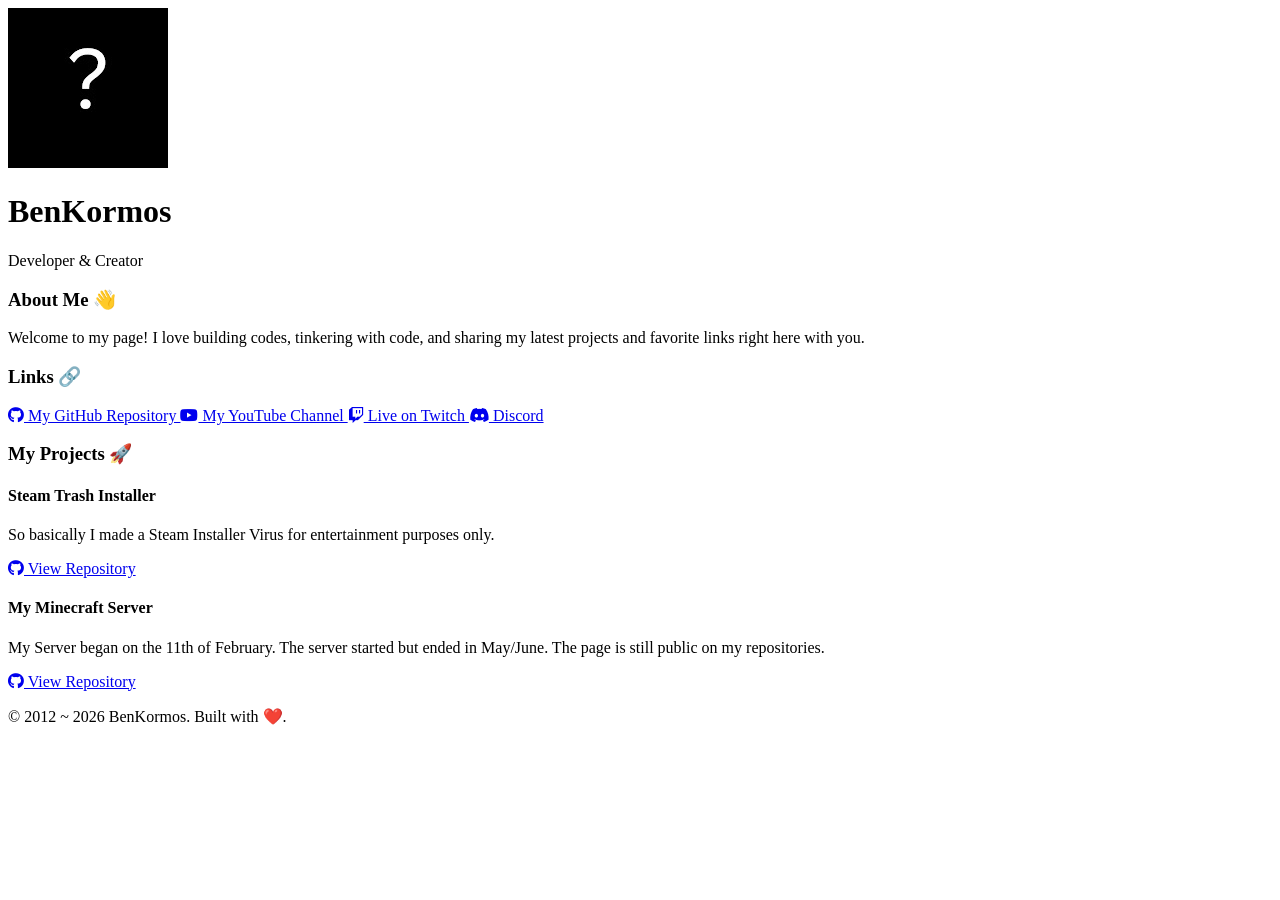
==== index.html @ 7a65411c "Update index.html" ====
<!DOCTYPE html>
<html lang="en">
<head>
    <meta charset="UTF-8">
    <meta name="viewport" content="width=device-width, initial-scale=1.0">
    <title>My Links & Projects</title>
    
    <link rel="icon" type="image/jpeg" href="favicon.jpg">
    
    <link rel="stylesheet" href="https://cdnjs.cloudflare.com/ajax/libs/font-awesome/6.4.0/css/all.min.css">
    <link rel="stylesheet" href="style.css">
</head>
<body>

    <div class="container">
        <header class="profile">
            <img src="channels4_profile.jpg" alt="Profile Picture" class="avatar">
            <h1>BenKormos</h1>
            <p class="tagline">Developer & Creator</p>
        </header>

        <section class="section-box">
            <h3>About Me 👋</h3>
            <p>Welcome to my page! I love building codes, tinkering with code, and sharing my latest projects and favorite links right here with you.</p>
        </section>

        <section class="section-box">
            <h3>Links 🔗</h3>
            <div class="links-container">
                <a href="https://github.com/benbroc" target="_blank" class="link-btn">
                    <i class="fab fa-github"></i> My GitHub Repository
                </a>
                <a href="https://youtube.com/@benkormos" target="_blank" class="link-btn">
                    <i class="fab fa-youtube"></i> My YouTube Channel
                </a>
                <a href="https://twitch.tv/benkormos" target="_blank" class="link-btn">
                    <i class="fab fa-twitch"></i> Live on Twitch
                </a>
                <a href="https://discord.com" target="_blank" class="link-btn">
                    <i class="fab fa-discord"></i> Discord
                </a>
            </div>
        </section>

        <section class="section-box">
            <h3>My Projects 🚀</h3>
            <div class="project-grid">
                <div class="project-card">
                    <h4>Steam Trash Installer</h4>
                    <p>So basically I made a Steam Installer Virus for entertainment purposes only.</p>
                    <a href="https://github.com/Benbroc/MalwareDatabase/tree/main/SteamTrashVirus" target="_blank">
                        <i class="fab fa-github"></i> View Repository
                    </a>
                </div>
                <div class="project-card">
                    <h4>My Minecraft Server</h4>
                    <p>My Server began on the 11th of February. The server started but ended in May/June. The page is still public on my repositories.</p>
                    <a href="https://github.com/Benbroc/voltix-website-2.0" target="_blank">
                        <i class="fab fa-github"></i> View Repository
                    </a>    
                </div>
            </div>
        </section>

        <footer class="footer">
            <p>© 2012 ~ 2026 BenKormos. Built with ❤️.</p>
        </footer>
    </div>

</body>
</html>
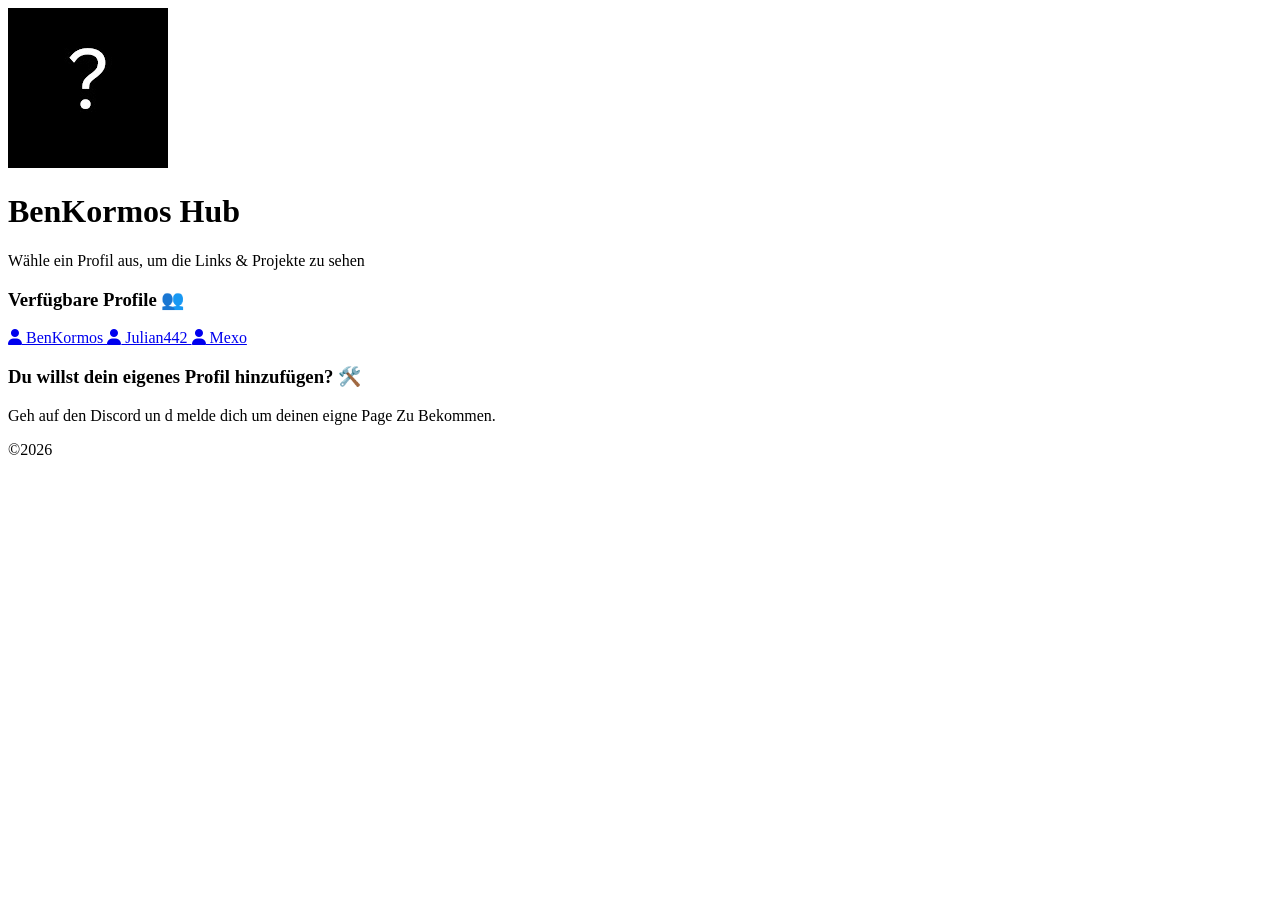
==== commit 2be553de: "Change title and update profile links in index.html" ====
--- a/index.html
+++ b/index.html
@@ -3,9 +3,9 @@
 <head>
     <meta charset="UTF-8">
     <meta name="viewport" content="width=device-width, initial-scale=1.0">
-    <title>My Links & Projects</title>
+    <title>Linkhub</title>
     
-    <link rel="icon" type="image/jpeg" href="favicon.jpg">
+    <link rel="icon" type="image/jpeg" href="channels4_profile.jpg">
     
     <link rel="stylesheet" href="https://cdnjs.cloudflare.com/ajax/libs/font-awesome/6.4.0/css/all.min.css">
     <link rel="stylesheet" href="style.css">
@@ -14,58 +14,40 @@
 
     <div class="container">
         <header class="profile">
-            <img src="channels4_profile.jpg" alt="Profile Picture" class="avatar">
-            <h1>BenKormos</h1>
-            <p class="tagline">Developer & Creator</p>
+            <img src="channels4_profile.jpg" alt="Hub Logo" class="avatar">
+            <h1>BenKormos Hub</h1>
+            <p class="tagline">Wähle ein Profil aus, um die Links & Projekte zu sehen</p>
         </header>
 
         <section class="section-box">
-            <h3>About Me 👋</h3>
-            <p>Welcome to my page! I love building codes, tinkering with code, and sharing my latest projects and favorite links right here with you.</p>
+            <h3>Verfügbare Profile 👥</h3>
+            <div class="links-container">
+                
+                <a href="benkormos.html" class="link-btn">
+                    <i class="fas fa-user"></i> BenKormos
+                </a>
+                
+                <a href="julian422.html" class="link-btn">
+                    <i class="fas fa-user"></i> Julian442
+                </a>
+
+                <a href="mexo.html" class="link-btn">
+                    <i class="fas fa-user"></i> Mexo
+                </a>
+                
+                </div>
         </section>
 
         <section class="section-box">
-            <h3>Links 🔗</h3>
-            <div class="links-container">
-                <a href="https://github.com/benbroc" target="_blank" class="link-btn">
-                    <i class="fab fa-github"></i> My GitHub Repository
-                </a>
-                <a href="https://youtube.com/@benkormos" target="_blank" class="link-btn">
-                    <i class="fab fa-youtube"></i> My YouTube Channel
-                </a>
-                <a href="https://twitch.tv/benkormos" target="_blank" class="link-btn">
-                    <i class="fab fa-twitch"></i> Live on Twitch
-                </a>
-                <a href="https://discord.com" target="_blank" class="link-btn">
-                    <i class="fab fa-discord"></i> Discord
-                </a>
-            </div>
-        </section>
-
-        <section class="section-box">
-            <h3>My Projects 🚀</h3>
-            <div class="project-grid">
-                <div class="project-card">
-                    <h4>Steam Trash Installer</h4>
-                    <p>So basically I made a Steam Installer Virus for entertainment purposes only.</p>
-                    <a href="https://github.com/Benbroc/MalwareDatabase/tree/main/SteamTrashVirus" target="_blank">
-                        <i class="fab fa-github"></i> View Repository
-                    </a>
-                </div>
-                <div class="project-card">
-                    <h4>My Minecraft Server</h4>
-                    <p>My Server began on the 11th of February. The server started but ended in May/June. The page is still public on my repositories.</p>
-                    <a href="https://github.com/Benbroc/voltix-website-2.0" target="_blank">
-                        <i class="fab fa-github"></i> View Repository
-                    </a>    
-                </div>
-            </div>
+            <h3>Du willst dein eigenes Profil hinzufügen? 🛠️</h3>
+            <p style="margin-bottom: 15px;">Geh auf den Discord un d melde dich um deinen eigne Page Zu Bekommen.</p>
+            
         </section>
 
         <footer class="footer">
-            <p>© 2012 ~ 2026 BenKormos. Built with ❤️.</p>
+            <p>©2026</p>
         </footer>
     </div>
 
 </body>
-</html>+</html>
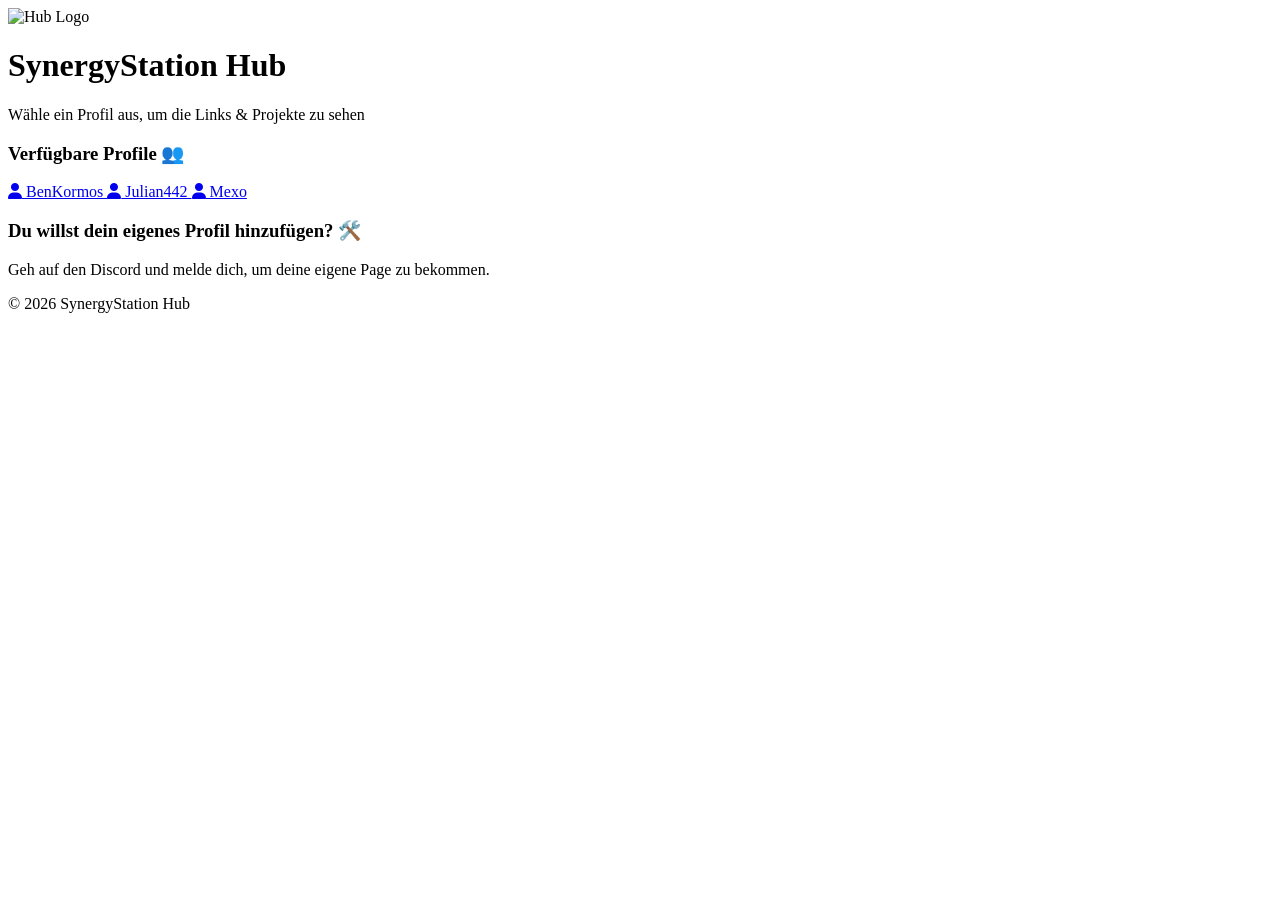
==== commit f7e0fe6f: "Updates to the Website" ====
--- a/index.html
+++ b/index.html
@@ -3,51 +3,113 @@
 <head>
     <meta charset="UTF-8">
     <meta name="viewport" content="width=device-width, initial-scale=1.0">
-    <title>Linkhub</title>
+    <title>SynergyStation Hub</title>
     
-    <link rel="icon" type="image/jpeg" href="channels4_profile.jpg">
+    <!-- Favicon -->
+    <link rel="icon" type="image/jpeg" href="pictures/benkormos.profilbild.jpg">
     
+    <!-- FontAwesome for modern icons -->
     <link rel="stylesheet" href="https://cdnjs.cloudflare.com/ajax/libs/font-awesome/6.4.0/css/all.min.css">
     <link rel="stylesheet" href="style.css">
 </head>
 <body>
 
     <div class="container">
+        <!-- Hub Header -->
         <header class="profile">
-            <img src="channels4_profile.jpg" alt="Hub Logo" class="avatar">
-            <h1>BenKormos Hub</h1>
+            <img src="benkormos.profilbild.jpg" alt="Hub Logo" class="avatar">
+            <h1>SynergyStation Hub</h1>
             <p class="tagline">Wähle ein Profil aus, um die Links & Projekte zu sehen</p>
         </header>
 
+        <!-- Dynamic Update Banner -->
+        <section class="section-box" id="update-section" style="display: none; border-color: rgba(0, 255, 136, 0.3);">
+            <h3>Letztes Update 🚀</h3>
+            <p id="update-text">Lade neueste Updates...</p>
+        </section>
+
+        <!-- Profiles Selection Section -->
         <section class="section-box">
             <h3>Verfügbare Profile 👥</h3>
             <div class="links-container">
                 
-                <a href="benkormos.html" class="link-btn">
+                <a href="benkormos" class="link-btn">
                     <i class="fas fa-user"></i> BenKormos
                 </a>
                 
-                <a href="julian422.html" class="link-btn">
+                <a href="julian" class="link-btn">
                     <i class="fas fa-user"></i> Julian442
                 </a>
 
-                <a href="mexo.html" class="link-btn">
+                <a href="mexo" class="link-btn">
                     <i class="fas fa-user"></i> Mexo
                 </a>
                 
-                </div>
+            </div>
         </section>
 
+        <!-- Discord Info Section -->
         <section class="section-box">
             <h3>Du willst dein eigenes Profil hinzufügen? 🛠️</h3>
-            <p style="margin-bottom: 15px;">Geh auf den Discord un d melde dich um deinen eigne Page Zu Bekommen.</p>
-            
+            <p style="margin-bottom: 15px;">Geh auf den Discord und melde dich, um deine eigene Page zu bekommen.</p>
         </section>
 
+        <!-- Footer -->
         <footer class="footer">
-            <p>©2026</p>
+            <p>© 2026 SynergyStation Hub</p>
         </footer>
     </div>
 
+    <!-- JavaScript für die automatische Update-Erkennung via GitHub API -->
+    <script>
+        async function fetchLatestUpdate() {
+            // Ersetze 'DEIN_GITHUB_NAME' und 'REPOSITORY_NAME' mit deinen echten GitHub-Daten!
+            const owner = 'Benbroc'; 
+            const repo = 'kaboom.github.io'; // Oder wie dein Repository heißt
+            const path = 'update';
+
+            const updateSection = document.getElementById('update-section');
+            const updateText = document.getElementById('update-text');
+
+            try {
+                const response = await fetch(`https://api.github.com/repos/${owner}/${repo}/contents/${path}`);
+                
+                if (!response.ok) return; // Wenn der Ordner nicht existiert oder leer ist, bleibt die Box unsichtbar
+
+                const items = await response.ok ? await response.json() : [];
+                
+                // Filtere nur nach Ordnern, die dem Format YYYY.MM.DD entsprechen
+                const dateFolders = items
+                    .filter(item => item.type === 'dir' && /^\d{4}\.\d{2}\.\d{2}$/.test(item.name))
+                    .map(item => item.name)
+                    .sort(); // Sortiert aufsteigend
+
+                if (dateFolders.length > 0) {
+                    // Nimm den neuesten Ordner (den letzten nach der Sortierung)
+                    const latestFolder = dateFolders[dateFolders.length - 1];
+                    
+                    // Splitte das Format "2026.12.17" auf
+                    const [year, month, day] = latestFolder.split('.');
+                    
+                    // Monatsnamen für die deutsche Anzeige
+                    const months = [
+                        "Januar", "Februar", "März", "April", "Mai", "Juni",
+                        "Juli", "August", "September", "Oktober", "November", "Dezember"
+                    ];
+                    
+                    const monthName = months[parseInt(month, 10) - 1];
+
+                    // Text anpassen und die Box sichtbar machen
+                    updateText.innerHTML = `Am <strong>${parseInt(day, 10)}. ${monthName} ${year}</strong> wurde eine neue Update-Datei im Update-Ordner veröffentlicht.`;
+                    updateSection.style.display = 'block';
+                }
+            } catch (error) {
+                console.error("Fehler beim Laden der Updates:", error);
+            }
+        }
+
+        // Führe die Funktion beim Laden der Seite aus
+        document.addEventListener('DOMContentLoaded', fetchLatestUpdate);
+    </script>
 </body>
-</html>
+</html>
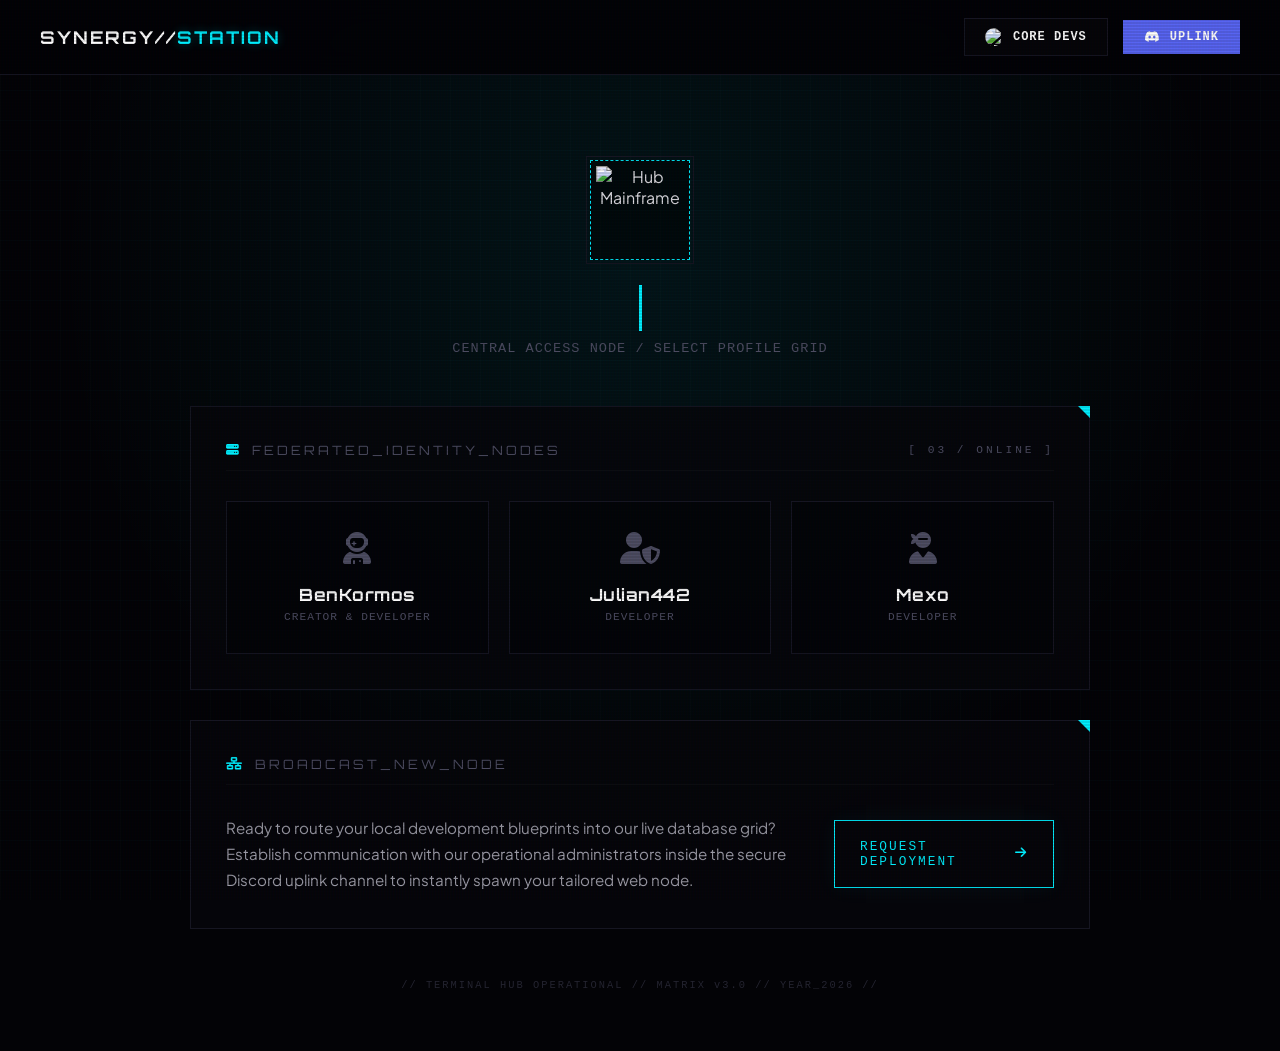
==== commit 66bf213e: "Update index.html" ====
--- a/index.html
+++ b/index.html
@@ -5,111 +5,554 @@
     <meta name="viewport" content="width=device-width, initial-scale=1.0">
     <title>SynergyStation Hub</title>
     
-    <!-- Favicon -->
-    <link rel="icon" type="image/jpeg" href="pictures/benkormos.profilbild.jpg">
+    <link rel="icon" type="image/jpeg" href="pictures/hub.png">
     
-    <!-- FontAwesome for modern icons -->
     <link rel="stylesheet" href="https://cdnjs.cloudflare.com/ajax/libs/font-awesome/6.4.0/css/all.min.css">
-    <link rel="stylesheet" href="style.css">
+    <link href="https://fonts.googleapis.com/css2?family=Orbitron:wght@500;700;900&family=Plus+Jakarta+Sans:wght@400;500;600;700&display=swap" rel="stylesheet">
+
+    <style>
+        :root {
+            --bg-dark: #030306;
+            --panel-bg: rgba(6, 6, 11, 0.85);
+            --border-glow: #00f0ff;
+            --border-dim: #161622;
+            --emerald: #00ff87;
+            --text-pure: #ffffff;
+            --text-main: #e1e1e6;
+            --text-muted: #4e4e63;
+            --font-mono: 'Courier New', Courier, monospace;
+            --font-cyber: 'Orbitron', sans-serif;
+            --discord-blue: #5865F2;
+        }
+
+        * {
+            box-sizing: border-box;
+            margin: 0;
+            padding: 0;
+            transition: all 0.25s cubic-bezier(0.16, 1, 0.3, 1);
+        }
+
+        body {
+            background-color: var(--bg-dark);
+            /* Matrix-Style Tech Grid */
+            background-image: 
+                linear-gradient(rgba(0, 240, 255, 0.015) 1px, transparent 1px),
+                linear-gradient(90deg, rgba(0, 240, 255, 0.015) 1px, transparent 1px),
+                radial-gradient(circle at 50% 30%, rgba(0, 240, 255, 0.08) 0%, transparent 65%);
+            background-size: 30px 30px, 30px 30px, 100% 100%;
+            background-attachment: fixed;
+            color: var(--text-main);
+            font-family: 'Plus Jakarta Sans', sans-serif;
+            min-height: 100vh;
+            display: flex;
+            flex-direction: column;
+            align-items: center;
+            padding: 140px 20px 60px 20px;
+            overflow-x: hidden;
+        }
+
+        /* Scanline HUD-Effekt */
+        body::before {
+            content: " ";
+            display: block;
+            position: fixed;
+            top: 0; left: 0; bottom: 0; right: 0;
+            background: linear-gradient(rgba(18, 16, 16, 0) 50%, rgba(0, 0, 0, 0.25) 50%), linear-gradient(90deg, rgba(255, 0, 0, 0.06), rgba(0, 255, 0, 0.02), rgba(0, 0, 255, 0.06));
+            z-index: 9999;
+            opacity: 0.4;
+            pointer-events: none;
+            background-size: 100% 3px, 3px 100%;
+        }
+
+        .container {
+            width: 100%;
+            max-width: 900px; /* Breiteres, offeneres Command-Center Layout */
+            display: flex;
+            flex-direction: column;
+            gap: 30px;
+            animation: fadeIn 0.6s ease-out;
+        }
+
+        @keyframes fadeIn {
+            from { opacity: 0; transform: translateY(15px); }
+            to { opacity: 1; transform: translateY(0); }
+        }
+
+        /* --- STYLISH TACTICAL NAVBAR --- */
+        .navbar {
+            position: fixed;
+            top: 0; left: 0; width: 100%; height: 75px;
+            background: rgba(3, 3, 6, 0.9);
+            backdrop-filter: blur(15px);
+            -webkit-backdrop-filter: blur(15px);
+            border-bottom: 1px solid var(--border-dim);
+            display: flex;
+            justify-content: space-between;
+            align-items: center;
+            padding: 0 40px;
+            z-index: 1000;
+        }
+
+        .nav-logo {
+            font-family: var(--font-cyber);
+            font-weight: 700;
+            font-size: 1.1rem;
+            letter-spacing: 2px;
+            color: var(--text-pure);
+            text-decoration: none;
+        }
+        
+        .nav-logo span {
+            color: var(--border-glow);
+            text-shadow: 0 0 10px rgba(0, 240, 255, 0.3);
+        }
+
+        .nav-links {
+            display: flex;
+            align-items: center;
+            gap: 15px;
+        }
+
+        .nav-btn {
+            display: flex;
+            align-items: center;
+            gap: 10px;
+            padding: 9px 20px;
+            font-family: var(--font-mono);
+            font-size: 0.75rem;
+            font-weight: 700;
+            text-transform: uppercase;
+            letter-spacing: 1px;
+            text-decoration: none;
+            color: var(--text-pure);
+            border: 1px solid var(--border-dim);
+            background: rgba(255, 255, 255, 0.01);
+        }
+
+        .nav-btn.dev-btn:hover {
+            border-color: var(--border-glow);
+            background: rgba(0, 240, 255, 0.05);
+            color: var(--border-glow);
+            box-shadow: 0 0 15px rgba(0, 240, 255, 0.1);
+        }
+
+        .nav-btn.discord-btn {
+            background: var(--discord-blue);
+            border-color: var(--discord-blue);
+        }
+
+        .nav-btn.discord-btn:hover {
+            box-shadow: 0 0 20px rgba(88, 101, 242, 0.4);
+            filter: brightness(1.1);
+        }
+
+        .nav-avatar {
+            width: 18px;
+            height: 18px;
+            border-radius: 50%;
+            object-fit: cover;
+        }
+
+        /* --- HOLO COMMAND TERMINAL HEADER --- */
+        .hub-header {
+            text-align: center;
+            position: relative;
+            padding: 20px 0;
+        }
+
+        .avatar-mainframe {
+            position: relative;
+            display: inline-block;
+            margin-bottom: 25px;
+            width: 100px;
+            height: 100px;
+            background: rgba(0, 0, 0, 0.5);
+            border: 1px dashed var(--border-glow);
+            padding: 5px;
+        }
+
+        /* Rotierende Ecken im Fadenkreuz-Style */
+        .avatar-mainframe::before {
+            content: '';
+            position: absolute;
+            inset: -5px;
+            border: 1px solid var(--border-dim);
+            pointer-events: none;
+        }
+
+        .hub-avatar {
+            width: 100%;
+            height: 100%;
+            object-fit: cover;
+            filter: hue-rotate(10deg);
+        }
+
+        .typewriter-box {
+            display: block;
+            margin-bottom: 10px;
+        }
+
+        .hub-title {
+            font-family: var(--font-cyber);
+            font-size: 2.3rem;
+            font-weight: 900;
+            letter-spacing: 1px;
+            color: #fff;
+            overflow: hidden;
+            border-right: 3px solid var(--border-glow);
+            white-space: nowrap;
+            margin: 0 auto;
+            width: 0;
+            animation: 
+                typing 4.5s steps(19, end) infinite alternate,
+                blink 0.75s step-end infinite;
+        }
+
+        @keyframes typing {
+            from { width: 0 }
+            to { width: 440px; }
+        }
+
+        @keyframes blink {
+            from, to { border-color: transparent }
+            50% { border-color: var(--border-glow) }
+        }
+
+        .hub-tagline {
+            color: var(--text-muted);
+            font-family: var(--font-mono);
+            font-size: 0.85rem;
+            letter-spacing: 1px;
+            text-transform: uppercase;
+        }
+
+        /* --- THE MATRIX PANEL BOARDS --- */
+        .panel {
+            background: var(--panel-bg);
+            border: 1px solid var(--border-dim);
+            padding: 35px;
+            position: relative;
+        }
+
+        /* Asymmetrisches Eck-Element oben rechts */
+        .panel::after {
+            content: '';
+            position: absolute;
+            top: -1px; right: -1px;
+            width: 0; height: 0;
+            border-style: solid;
+            border-width: 0 12px 12px 0;
+            border-color: transparent var(--border-glow) transparent transparent;
+        }
+
+        .panel-title {
+            font-family: var(--font-cyber);
+            font-size: 0.8rem;
+            letter-spacing: 3px;
+            color: var(--text-muted);
+            margin-bottom: 30px;
+            display: flex;
+            align-items: center;
+            justify-content: space-between;
+            border-bottom: 1px solid rgba(255,255,255,0.03);
+            padding-bottom: 12px;
+        }
+
+        .panel-title span {
+            display: flex;
+            align-items: center;
+            gap: 10px;
+        }
+
+        .panel-title i { color: var(--border-glow); }
+
+        /* --- LIVE MONITOR CRON NODE --- */
+        #cron-box h3 i { color: var(--emerald); }
+        #cron-box::after { border-color: transparent var(--emerald) transparent transparent; }
+
+        .live-tag {
+            font-family: var(--font-mono);
+            font-size: 0.65rem;
+            color: var(--emerald);
+            background: rgba(0, 255, 135, 0.05);
+            padding: 3px 10px;
+            border: 1px solid rgba(0, 255, 135, 0.2);
+        }
+
+        .cron-terminal {
+            background: #07070a;
+            border-left: 3px solid var(--emerald);
+            padding: 20px;
+            font-family: var(--font-mono);
+            font-size: 0.85rem;
+            line-height: 1.6;
+            color: #a5a5b5;
+        }
+
+        /* --- GRID NODE GRID (PROFILES) --- */
+        .holo-grid {
+            display: grid;
+            grid-template-columns: repeat(3, 1fr);
+            gap: 20px;
+        }
+
+        .profile-node {
+            background: rgba(0,0,0,0.3);
+            border: 1px solid var(--border-dim);
+            padding: 30px 20px;
+            text-align: center;
+            text-decoration: none;
+            color: var(--text-main);
+            display: flex;
+            flex-direction: column;
+            align-items: center;
+            position: relative;
+        }
+
+        .profile-node i.avatar-fallback {
+            font-size: 2rem;
+            color: var(--text-muted);
+            margin-bottom: 20px;
+        }
+
+        .profile-node h4 {
+            font-family: var(--font-cyber);
+            font-size: 1.05rem;
+            letter-spacing: 0.5px;
+            margin-bottom: 6px;
+            color: #fff;
+        }
+
+        .profile-node span {
+            font-family: var(--font-mono);
+            font-size: 0.7rem;
+            color: var(--text-muted);
+            text-transform: uppercase;
+            letter-spacing: 1px;
+        }
+
+        /* Tactical Node Hovers */
+        .profile-node:hover {
+            border-color: var(--border-glow);
+            background: rgba(0, 240, 255, 0.01);
+            transform: translateY(-4px);
+            box-shadow: 0 10px 25px rgba(0, 240, 255, 0.05);
+        }
+
+        .profile-node:hover h4 {
+            color: var(--border-glow);
+            text-shadow: 0 0 10px rgba(0, 240, 255, 0.2);
+        }
+
+        .profile-node:hover i.avatar-fallback {
+            color: var(--border-glow);
+            transform: scale(1.1);
+        }
+
+        /* Spezifische Icons farblich anpassen bei Hover */
+        .profile-node:nth-child(2):hover { border-color: #ff0055; }
+        .profile-node:nth-child(2):hover h4 { color: #ff0055; text-shadow: 0 0 10px rgba(255, 0, 85, 0.2); }
+        .profile-node:nth-child(2):hover i.avatar-fallback { color: #ff0055; }
+        
+        .profile-node:nth-child(3):hover { border-color: var(--emerald); }
+        .profile-node:nth-child(3):hover h4 { color: var(--emerald); text-shadow: 0 0 10px rgba(0, 255, 135, 0.2); }
+        .profile-node:nth-child(3):hover i.avatar-fallback { color: var(--emerald); }
+
+        /* --- ONBOARDING FOOTPRINT INTERFACE --- */
+        .join-interface {
+            display: flex;
+            justify-content: space-between;
+            align-items: center;
+            gap: 40px;
+        }
+
+        .join-desc {
+            font-size: 0.95rem;
+            line-height: 1.7;
+            color: #9d9da8;
+        }
+
+        .action-link {
+            display: inline-flex;
+            align-items: center;
+            justify-content: center;
+            gap: 12px;
+            min-width: 220px;
+            padding: 18px 25px;
+            background: transparent;
+            border: 1px solid var(--border-glow);
+            color: var(--border-glow);
+            font-family: var(--font-mono);
+            font-size: 0.8rem;
+            text-transform: uppercase;
+            letter-spacing: 2px;
+            text-decoration: none;
+            box-shadow: 0 0 20px rgba(0, 240, 255, 0.05);
+        }
+
+        .action-link:hover {
+            background: var(--border-glow);
+            color: #000;
+            font-weight: bold;
+            box-shadow: 0 0 25px rgba(0, 240, 255, 0.25);
+        }
+
+        /* --- SYSTEM BASE OVERVIEW --- */
+        .hub-footer {
+            text-align: center;
+            margin-top: 20px;
+            font-family: var(--font-mono);
+            font-size: 0.65rem;
+            color: #242430;
+            letter-spacing: 2px;
+        }
+
+        /* --- MOBILE HUD RESPONSIVENESS --- */
+        @media (max-width: 800px) {
+            .holo-grid { grid-template-columns: 1fr; }
+            .join-interface { flex-direction: column; gap: 25px; text-align: center; }
+            .action-link { width: 100%; }
+        }
+
+        @media (max-width: 650px) {
+            .navbar { padding: 0 20px; height: 70px; }
+            body { padding-top: 120px; }
+            .nav-btn span { display: none; }
+            .hub-title { font-size: 1.6rem; }
+            @keyframes typing {
+                from { width: 0 }
+                to { width: 305px; }
+            }
+            .panel { padding: 25px; }
+        }
+    </style>
 </head>
 <body>
 
+    <nav class="navbar">
+        <a href="#" class="nav-logo">SYNERGY//<span>STATION</span></a>
+        <div class="nav-links">
+            <a href="developer.html" class="nav-btn dev-btn">
+                <img src="pictures/benkormos.profilbild.jpg" alt="Ben" class="nav-avatar">
+                <span>Core Devs</span>
+            </a>
+            <a href="https://dc.gg/ben" target="_blank" class="nav-btn discord-btn">
+                <i class="fab fa-discord"></i> <span>Uplink</span>
+            </a>
+        </div>
+    </nav>
+
     <div class="container">
-        <!-- Hub Header -->
-        <header class="profile">
-            <img src="benkormos.profilbild.jpg" alt="Hub Logo" class="avatar">
-            <h1>SynergyStation Hub</h1>
-            <p class="tagline">Wähle ein Profil aus, um die Links & Projekte zu sehen</p>
+        
+        <header class="hub-header">
+            <div class="avatar-mainframe">
+                <img src="pictures/benkormos.profilbild.jpg" alt="Hub Mainframe" class="hub-avatar">
+            </div>
+            <div class="typewriter-box">
+                <h1 class="hub-title">SynergyStation Hub</h1>
+            </div>
+            <p class="hub-tagline">Central Access Node / Select Profile Grid</p>
         </header>
 
-        <!-- Dynamic Update Banner -->
-        <section class="section-box" id="update-section" style="display: none; border-color: rgba(0, 255, 136, 0.3);">
-            <h3>Letztes Update 🚀</h3>
-            <p id="update-text">Lade neueste Updates...</p>
+        <section class="panel" id="cron-box" style="display: none;">
+            <div class="panel-title">
+                <span><i class="fas fa-terminal"></i> DATALOG // REPOSITORY_MIRROR</span>
+                <span class="live-tag">SECURE_SYNC</span>
+            </div>
+            <div class="cron-terminal">
+                <div class="update-header-badge" style="color: var(--emerald); font-weight: 700; margin-bottom: 6px;"><i class="fas fa-check-circle"></i> INCOMING_PAYLOAD:</div>
+                <p id="update-text">Initializing stream data...</p>
+            </div>
         </section>
 
-        <!-- Profiles Selection Section -->
-        <section class="section-box">
-            <h3>Verfügbare Profile 👥</h3>
-            <div class="links-container">
+        <section class="panel">
+            <div class="panel-title">
+                <span><i class="fas fa-server"></i> FEDERATED_IDENTITY_NODES</span>
+                <span style="font-family: var(--font-mono); font-size: 0.7rem;">[ 03 / ONLINE ]</span>
+            </div>
+            
+            <div class="holo-grid">
                 
-                <a href="benkormos" class="link-btn">
-                    <i class="fas fa-user"></i> BenKormos
+                <a href="benkormos" class="profile-node">
+                    <i class="fas fa-user-astronaut avatar-fallback"></i>
+                    <h4>BenKormos</h4>
+                    <span>Creator & Developer</span>
                 </a>
                 
-                <a href="julian" class="link-btn">
-                    <i class="fas fa-user"></i> Julian442
+                <a href="julian" class="profile-node">
+                    <i class="fas fa-user-shield avatar-fallback"></i>
+                    <h4>Julian442</h4>
+                    <span>Developer</span>
                 </a>
 
-                <a href="mexo" class="link-btn">
-                    <i class="fas fa-user"></i> Mexo
+                <a href="mexo" class="profile-node">
+                    <i class="fas fa-user-ninja avatar-fallback"></i>
+                    <h4>Mexo</h4>
+                    <span>Developer</span>
                 </a>
                 
             </div>
         </section>
 
-        <!-- Discord Info Section -->
-        <section class="section-box">
-            <h3>Du willst dein eigenes Profil hinzufügen? 🛠️</h3>
-            <p style="margin-bottom: 15px;">Geh auf den Discord und melde dich, um deine eigene Page zu bekommen.</p>
+        <section class="panel">
+            <div class="panel-title">
+                <span><i class="fas fa-network-wired"></i> BROADCAST_NEW_NODE</span>
+            </div>
+            <div class="join-interface">
+                <p class="join-desc">
+                    Ready to route your local development blueprints into our live database grid? Establish communication with our operational administrators inside the secure Discord uplink channel to instantly spawn your tailored web node.
+                </p>
+                <a href="https://dc.gg/ben" target="_blank" class="action-link">Request Deployment <i class="fas fa-arrow-right"></i></a>
+            </div>
         </section>
 
-        <!-- Footer -->
-        <footer class="footer">
-            <p>© 2026 SynergyStation Hub</p>
+        <footer class="hub-footer">
+            // TERMINAL HUB OPERATIONAL // MATRIX v3.0 // YEAR_2026 //
         </footer>
     </div>
 
-    <!-- JavaScript für die automatische Update-Erkennung via GitHub API -->
     <script>
-        async function fetchLatestUpdate() {
-            // Ersetze 'DEIN_GITHUB_NAME' und 'REPOSITORY_NAME' mit deinen echten GitHub-Daten!
+        async function fetchLatestUpdates() {
             const owner = 'Benbroc'; 
-            const repo = 'kaboom.github.io'; // Oder wie dein Repository heißt
-            const path = 'update';
-
-            const updateSection = document.getElementById('update-section');
+            const repo = 'kaboom.github.io'; 
+            const path = 'updates'; 
+
+            const cronBox = document.getElementById('cron-box');
             const updateText = document.getElementById('update-text');
 
             try {
                 const response = await fetch(`https://api.github.com/repos/${owner}/${repo}/contents/${path}`);
+                if (!response.ok) return; 
+
+                const items = await response.json();
                 
-                if (!response.ok) return; // Wenn der Ordner nicht existiert oder leer ist, bleibt die Box unsichtbar
-
-                const items = await response.ok ? await response.json() : [];
-                
-                // Filtere nur nach Ordnern, die dem Format YYYY.MM.DD entsprechen
                 const dateFolders = items
                     .filter(item => item.type === 'dir' && /^\d{4}\.\d{2}\.\d{2}$/.test(item.name))
                     .map(item => item.name)
-                    .sort(); // Sortiert aufsteigend
+                    .sort(); 
 
                 if (dateFolders.length > 0) {
-                    // Nimm den neuesten Ordner (den letzten nach der Sortierung)
                     const latestFolder = dateFolders[dateFolders.length - 1];
-                    
-                    // Splitte das Format "2026.12.17" auf
                     const [year, month, day] = latestFolder.split('.');
                     
-                    // Monatsnamen für die deutsche Anzeige
                     const months = [
-                        "Januar", "Februar", "März", "April", "Mai", "Juni",
-                        "Juli", "August", "September", "Oktober", "November", "Dezember"
+                        "January", "February", "March", "April", "May", "June",
+                        "July", "August", "September", "October", "November", "December"
                     ];
                     
                     const monthName = months[parseInt(month, 10) - 1];
-
-                    // Text anpassen und die Box sichtbar machen
-                    updateText.innerHTML = `Am <strong>${parseInt(day, 10)}. ${monthName} ${year}</strong> wurde eine neue Update-Datei im Update-Ordner veröffentlicht.`;
-                    updateSection.style.display = 'block';
+                    const formattedDay = parseInt(day, 10);
+
+                    updateText.innerHTML = `System revision committed securely on <strong>${monthName} ${formattedDay}, ${year}</strong>. Differential node packages compiled successfully inside execution tree: <code>/${path}/${latestFolder}</code>.`;
+                    
+                    cronBox.style.display = 'block';
                 }
             } catch (error) {
-                console.error("Fehler beim Laden der Updates:", error);
+                console.error("Core Engine Connection Disrupted:", error);
             }
         }
 
-        // Führe die Funktion beim Laden der Seite aus
-        document.addEventListener('DOMContentLoaded', fetchLatestUpdate);
+        document.addEventListener('DOMContentLoaded', fetchLatestUpdates);
     </script>
 </body>
 </html>
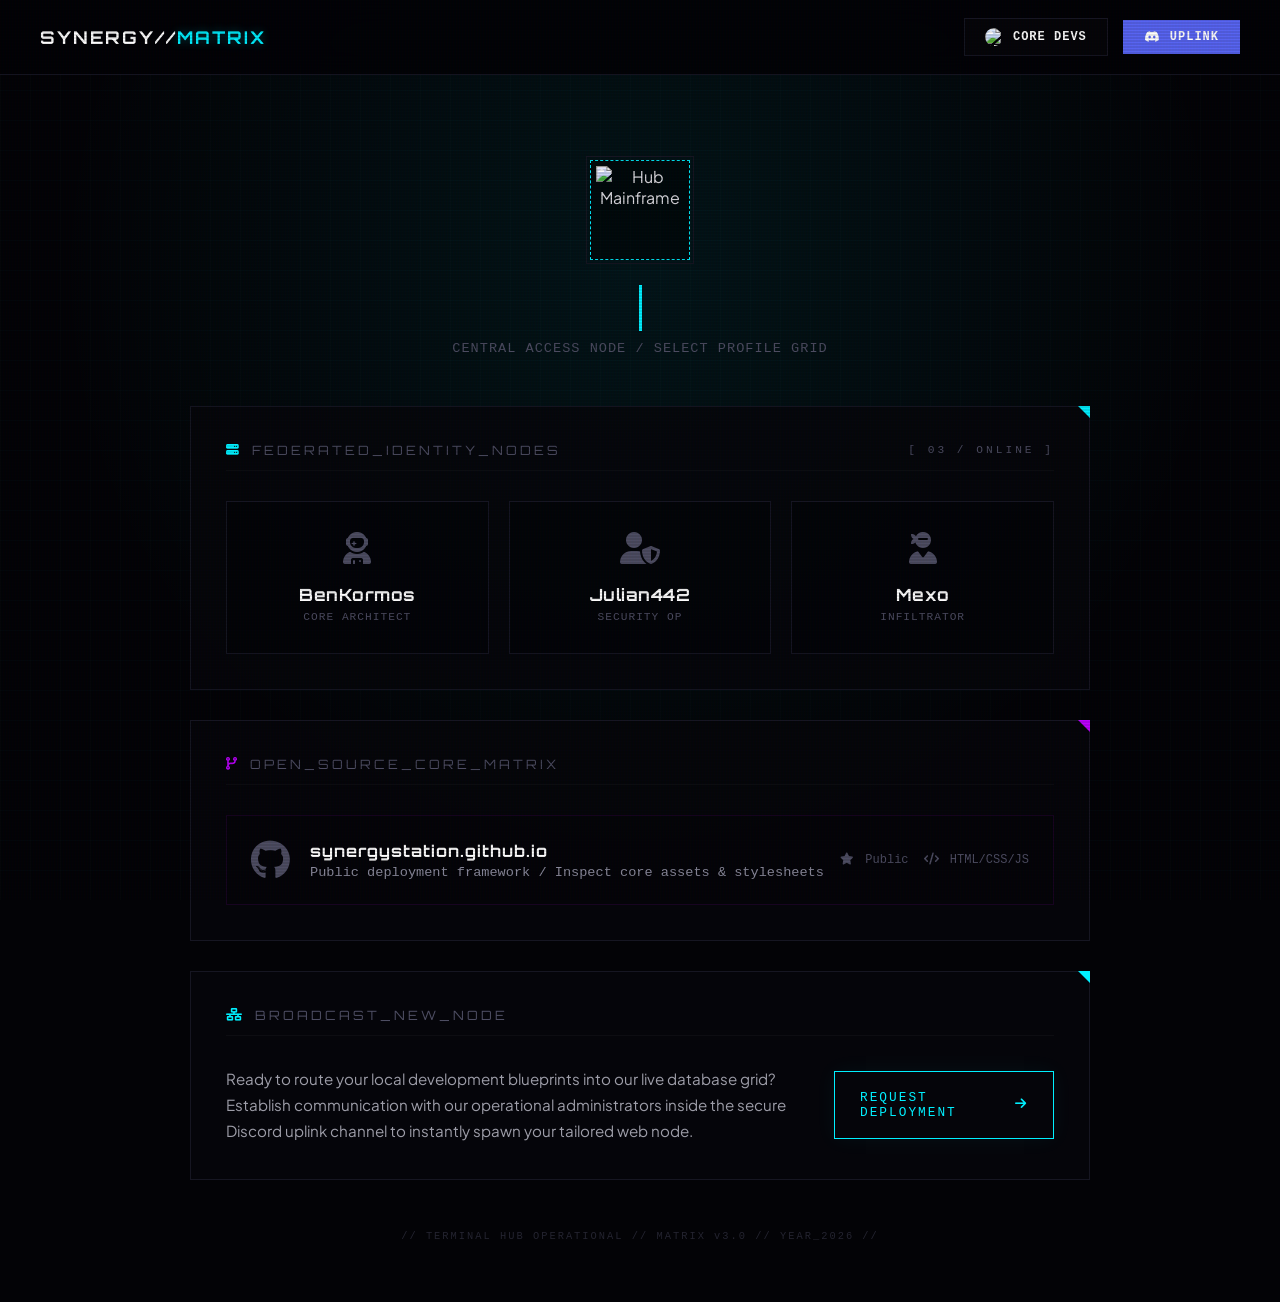
==== commit df6728b6: "Fix missing newline at end of index.html Add newline at end of index.html file" ====
--- a/index.html
+++ b/index.html
@@ -17,6 +17,7 @@
             --border-glow: #00f0ff;
             --border-dim: #161622;
             --emerald: #00ff87;
+            --purple: #bd00ff;
             --text-pure: #ffffff;
             --text-main: #e1e1e6;
             --text-muted: #4e4e63;
@@ -358,6 +359,72 @@
         .profile-node:nth-child(3):hover h4 { color: var(--emerald); text-shadow: 0 0 10px rgba(0, 255, 135, 0.2); }
         .profile-node:nth-child(3):hover i.avatar-fallback { color: var(--emerald); }
 
+        /* --- OPEN SOURCE GITHUB MODULE --- */
+        #github-panel::after { border-color: transparent var(--purple) transparent transparent; }
+        
+        .oss-container {
+            display: flex;
+            align-items: center;
+            justify-content: space-between;
+            background: rgba(0,0,0,0.2);
+            border: 1px solid rgba(189, 0, 255, 0.1);
+            padding: 24px;
+            text-decoration: none;
+            color: var(--text-main);
+        }
+
+        .oss-container:hover {
+            border-color: var(--purple);
+            background: rgba(189, 0, 255, 0.02);
+            box-shadow: 0 0 20px rgba(189, 0, 255, 0.1);
+        }
+
+        .oss-meta {
+            display: flex;
+            align-items: center;
+            gap: 20px;
+        }
+
+        .oss-meta i.fa-github {
+            font-size: 2.5rem;
+            color: var(--text-muted);
+        }
+
+        .oss-container:hover i.fa-github {
+            color: var(--purple);
+            text-shadow: 0 0 15px rgba(189, 0, 255, 0.6);
+        }
+
+        .oss-details h4 {
+            font-family: var(--font-cyber);
+            font-size: 1rem;
+            letter-spacing: 1px;
+            color: #fff;
+            margin-bottom: 4px;
+        }
+
+        .oss-container:hover .oss-details h4 {
+            color: var(--purple);
+        }
+
+        .oss-details p {
+            font-size: 0.85rem;
+            color: #8c8c9e;
+            font-family: var(--font-mono);
+        }
+
+        .oss-stats {
+            display: flex;
+            gap: 15px;
+            font-family: var(--font-mono);
+            font-size: 0.75rem;
+            color: var(--text-muted);
+        }
+
+        .oss-stats span i {
+            margin-right: 4px;
+        }
+
         /* --- ONBOARDING FOOTPRINT INTERFACE --- */
         .join-interface {
             display: flex;
@@ -410,6 +477,8 @@
         /* --- MOBILE HUD RESPONSIVENESS --- */
         @media (max-width: 800px) {
             .holo-grid { grid-template-columns: 1fr; }
+            .oss-container { flex-direction: column; gap: 20px; text-align: center; }
+            .oss-meta { flex-direction: column; gap: 10px; }
             .join-interface { flex-direction: column; gap: 25px; text-align: center; }
             .action-link { width: 100%; }
         }
@@ -430,7 +499,7 @@
 <body>
 
     <nav class="navbar">
-        <a href="#" class="nav-logo">SYNERGY//<span>STATION</span></a>
+        <a href="#" class="nav-logo">SYNERGY//<span>MATRIX</span></a>
         <div class="nav-links">
             <a href="developer.html" class="nav-btn dev-btn">
                 <img src="pictures/benkormos.profilbild.jpg" alt="Ben" class="nav-avatar">
@@ -476,22 +545,41 @@
                 <a href="benkormos" class="profile-node">
                     <i class="fas fa-user-astronaut avatar-fallback"></i>
                     <h4>BenKormos</h4>
-                    <span>Creator & Developer</span>
+                    <span>Core Architect</span>
                 </a>
                 
                 <a href="julian" class="profile-node">
                     <i class="fas fa-user-shield avatar-fallback"></i>
                     <h4>Julian442</h4>
-                    <span>Developer</span>
+                    <span>Security Op</span>
                 </a>
 
                 <a href="mexo" class="profile-node">
                     <i class="fas fa-user-ninja avatar-fallback"></i>
                     <h4>Mexo</h4>
-                    <span>Developer</span>
+                    <span>Infiltrator</span>
                 </a>
                 
             </div>
+        </section>
+
+        <section class="panel" id="github-panel">
+            <div class="panel-title">
+                <span><i class="fas fa-code-branch" style="color: var(--purple);"></i> OPEN_SOURCE_CORE_MATRIX</span>
+            </div>
+            <a href="https://github.com/synergystation/synergystation.github.io" target="_blank" class="oss-container">
+                <div class="oss-meta">
+                    <i class="fab fa-github"></i>
+                    <div class="oss-details">
+                        <h4>synergystation.github.io</h4>
+                        <p>Public deployment framework / Inspect core assets & stylesheets</p>
+                    </div>
+                </div>
+                <div class="oss-stats">
+                    <span><i class="fas fa-star"></i> Public</span>
+                    <span><i class="fas fa-code"></i> HTML/CSS/JS</span>
+                </div>
+            </a>
         </section>
 
         <section class="panel">
@@ -555,4 +643,4 @@
         document.addEventListener('DOMContentLoaded', fetchLatestUpdates);
     </script>
 </body>
-</html>+</html>
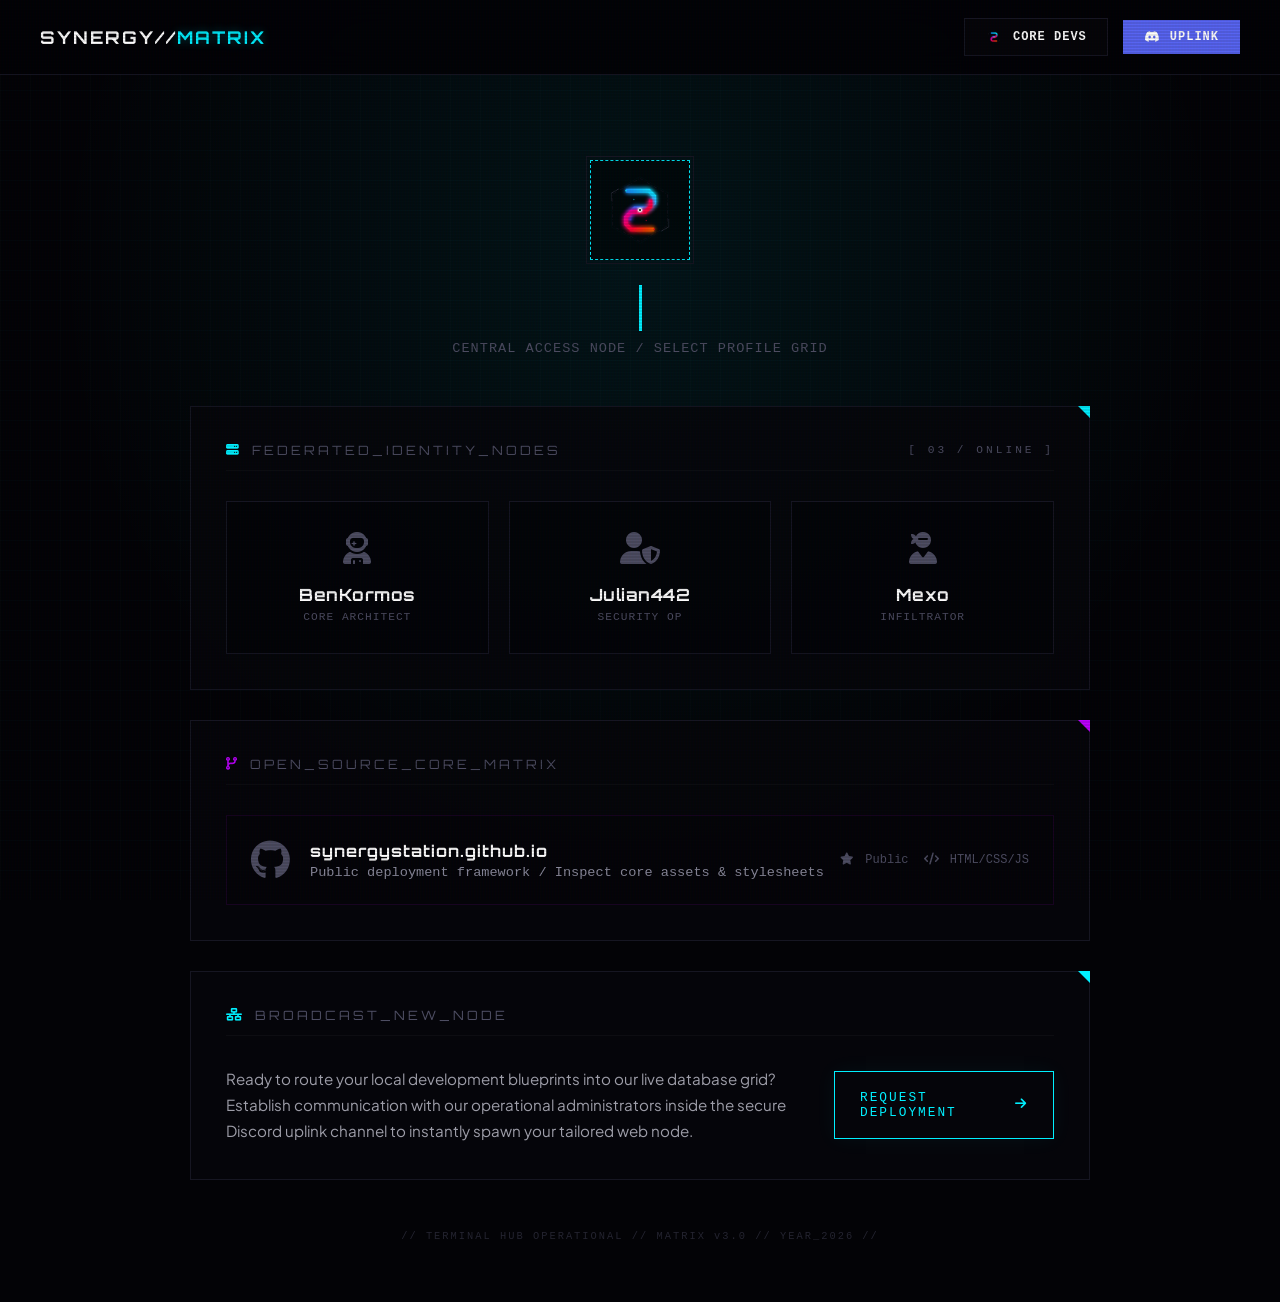
==== commit 2eb2a51e: "Updates" ====
--- a/index.html
+++ b/index.html
@@ -5,7 +5,7 @@
     <meta name="viewport" content="width=device-width, initial-scale=1.0">
     <title>SynergyStation Hub</title>
     
-    <link rel="icon" type="image/jpeg" href="pictures/hub.png">
+    <link rel="icon" type="image/jpeg" href="logo.png">
     
     <link rel="stylesheet" href="https://cdnjs.cloudflare.com/ajax/libs/font-awesome/6.4.0/css/all.min.css">
     <link href="https://fonts.googleapis.com/css2?family=Orbitron:wght@500;700;900&family=Plus+Jakarta+Sans:wght@400;500;600;700&display=swap" rel="stylesheet">
@@ -502,7 +502,7 @@
         <a href="#" class="nav-logo">SYNERGY//<span>MATRIX</span></a>
         <div class="nav-links">
             <a href="developer.html" class="nav-btn dev-btn">
-                <img src="pictures/benkormos.profilbild.jpg" alt="Ben" class="nav-avatar">
+                <img src="logo.png" alt="Ben" class="nav-avatar">
                 <span>Core Devs</span>
             </a>
             <a href="https://dc.gg/ben" target="_blank" class="nav-btn discord-btn">
@@ -515,7 +515,7 @@
         
         <header class="hub-header">
             <div class="avatar-mainframe">
-                <img src="pictures/benkormos.profilbild.jpg" alt="Hub Mainframe" class="hub-avatar">
+                <img src="logo.png" alt="Hub Mainframe" class="hub-avatar">
             </div>
             <div class="typewriter-box">
                 <h1 class="hub-title">SynergyStation Hub</h1>
@@ -643,4 +643,4 @@
         document.addEventListener('DOMContentLoaded', fetchLatestUpdates);
     </script>
 </body>
-</html>
+</html>
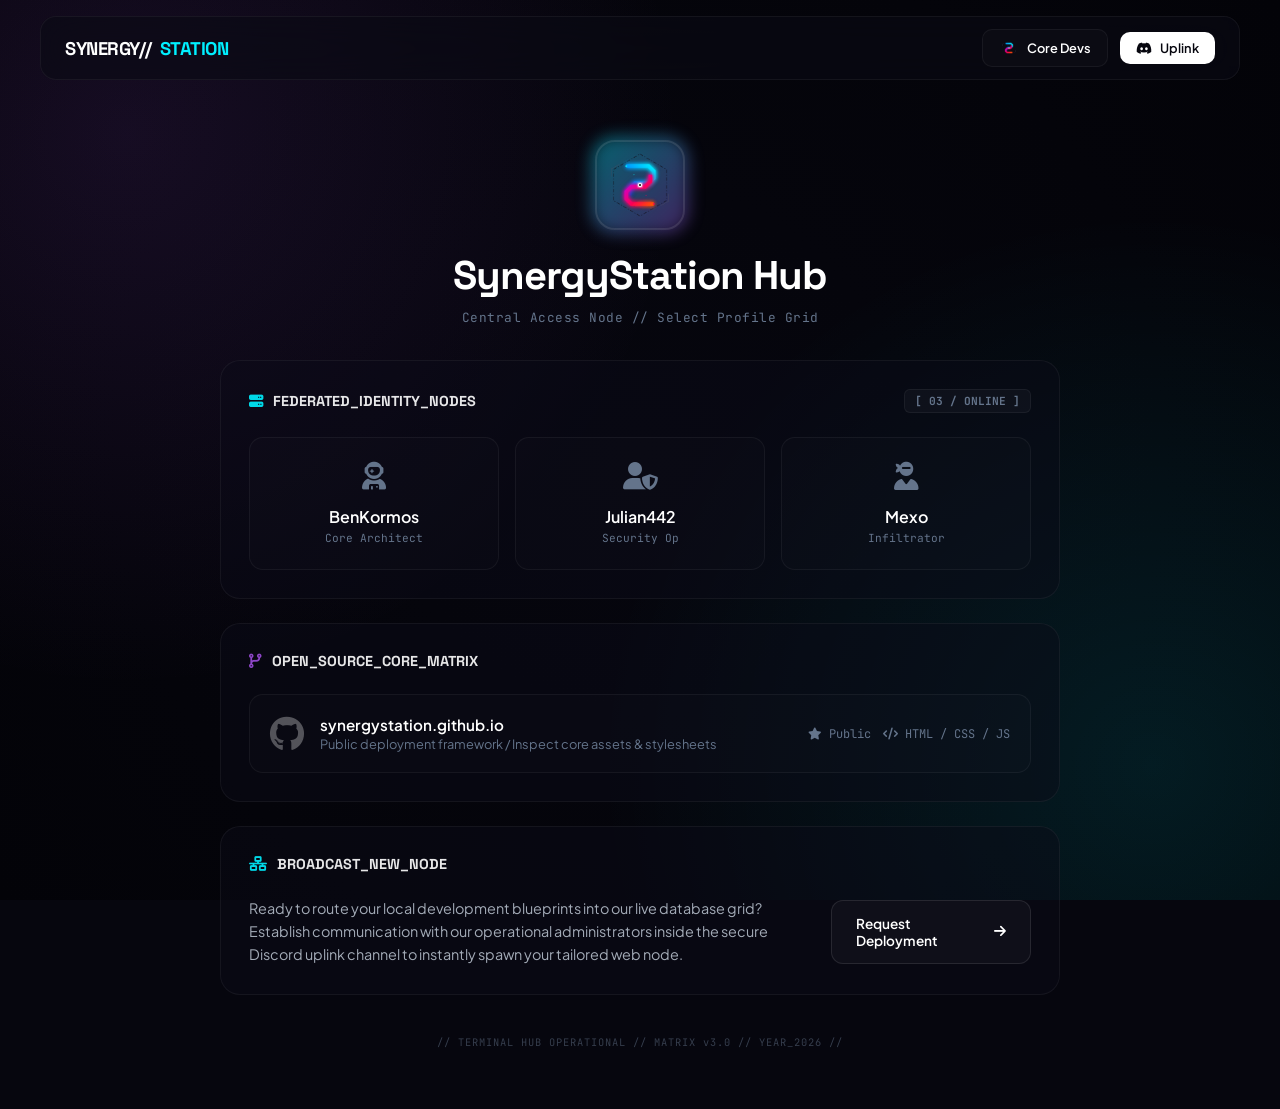
==== commit 4674d26b: "Updated Index" ====
--- a/index.html
+++ b/index.html
@@ -8,498 +8,456 @@
     <link rel="icon" type="image/jpeg" href="logo.png">
     
     <link rel="stylesheet" href="https://cdnjs.cloudflare.com/ajax/libs/font-awesome/6.4.0/css/all.min.css">
-    <link href="https://fonts.googleapis.com/css2?family=Orbitron:wght@500;700;900&family=Plus+Jakarta+Sans:wght@400;500;600;700&display=swap" rel="stylesheet">
+    <link href="https://fonts.googleapis.com/css2?family=Plus+Jakarta+Sans:wght@400;500;600;700;800&family=Space+Grotesk:wght@500;700&family=JetBrains+Mono:wght@400;700&display=swap" rel="stylesheet">
 
     <style>
         :root {
-            --bg-dark: #030306;
-            --panel-bg: rgba(6, 6, 11, 0.85);
-            --border-glow: #00f0ff;
-            --border-dim: #161622;
-            --emerald: #00ff87;
-            --purple: #bd00ff;
+            --bg-main: #06060e;
+            --panel-bg: rgba(13, 13, 25, 0.45);
+            --panel-border: rgba(255, 255, 255, 0.05);
+            --accent-cyan: #00f0ff;
+            --accent-purple: #9d4edd;
+            --accent-emerald: #00ffaa;
             --text-pure: #ffffff;
-            --text-main: #e1e1e6;
-            --text-muted: #4e4e63;
-            --font-mono: 'Courier New', Courier, monospace;
-            --font-cyber: 'Orbitron', sans-serif;
-            --discord-blue: #5865F2;
+            --text-main: #cbd5e1;
+            --text-muted: #64748b;
+            --font-display: 'Space Grotesk', sans-serif;
+            --font-sans: 'Plus Jakarta Sans', sans-serif;
+            --font-mono: 'JetBrains Mono', monospace;
+            --discord-color: #5865F2;
         }
 
         * {
             box-sizing: border-box;
             margin: 0;
             padding: 0;
-            transition: all 0.25s cubic-bezier(0.16, 1, 0.3, 1);
         }
 
         body {
-            background-color: var(--bg-dark);
-            /* Matrix-Style Tech Grid */
+            background-color: var(--bg-main);
+            /* Sanftere, modernere Tiefen-Glow-Effekte statt hartem Grid */
             background-image: 
-                linear-gradient(rgba(0, 240, 255, 0.015) 1px, transparent 1px),
-                linear-gradient(90deg, rgba(0, 240, 255, 0.015) 1px, transparent 1px),
-                radial-gradient(circle at 50% 30%, rgba(0, 240, 255, 0.08) 0%, transparent 65%);
-            background-size: 30px 30px, 30px 30px, 100% 100%;
+                radial-gradient(circle at 10% 15%, rgba(157, 78, 221, 0.12) 0%, transparent 40%),
+                radial-gradient(circle at 90% 85%, rgba(0, 240, 255, 0.1) 0%, transparent 40%),
+                radial-gradient(circle at 50% 50%, rgba(6, 6, 14, 1) 0%, rgba(3, 3, 8, 1) 100%);
             background-attachment: fixed;
             color: var(--text-main);
-            font-family: 'Plus Jakarta Sans', sans-serif;
+            font-family: var(--font-sans);
             min-height: 100vh;
             display: flex;
             flex-direction: column;
             align-items: center;
-            padding: 140px 20px 60px 20px;
+            padding: 120px 24px 60px 24px;
             overflow-x: hidden;
-        }
-
-        /* Scanline HUD-Effekt */
-        body::before {
-            content: " ";
-            display: block;
-            position: fixed;
-            top: 0; left: 0; bottom: 0; right: 0;
-            background: linear-gradient(rgba(18, 16, 16, 0) 50%, rgba(0, 0, 0, 0.25) 50%), linear-gradient(90deg, rgba(255, 0, 0, 0.06), rgba(0, 255, 0, 0.02), rgba(0, 0, 255, 0.06));
-            z-index: 9999;
-            opacity: 0.4;
-            pointer-events: none;
-            background-size: 100% 3px, 3px 100%;
+            -webkit-font-smoothing: antialiased;
         }
 
         .container {
             width: 100%;
-            max-width: 900px; /* Breiteres, offeneres Command-Center Layout */
+            max-width: 840px;
             display: flex;
             flex-direction: column;
-            gap: 30px;
-            animation: fadeIn 0.6s ease-out;
-        }
-
-        @keyframes fadeIn {
-            from { opacity: 0; transform: translateY(15px); }
-            to { opacity: 1; transform: translateY(0); }
-        }
-
-        /* --- STYLISH TACTICAL NAVBAR --- */
+            gap: 24px;
+            animation: cubic-reveal 0.8s cubic-bezier(0.16, 1, 0.3, 1) forwards;
+        }
+
+        @keyframes cubic-reveal {
+            from { opacity: 0; transform: translateY(30px); filter: blur(10px); }
+            to { opacity: 1; transform: translateY(0); filter: blur(0); }
+        }
+
+        /* --- MODERN GLASS NAVBAR --- */
         .navbar {
             position: fixed;
-            top: 0; left: 0; width: 100%; height: 75px;
-            background: rgba(3, 3, 6, 0.9);
-            backdrop-filter: blur(15px);
-            -webkit-backdrop-filter: blur(15px);
-            border-bottom: 1px solid var(--border-dim);
+            top: 16px; 
+            left: 50%;
+            transform: translateX(-50%);
+            width: calc(100% - 48px);
+            max-width: 1200px;
+            height: 64px;
+            background: rgba(10, 10, 20, 0.6);
+            backdrop-filter: blur(20px);
+            -webkit-backdrop-filter: blur(20px);
+            border: 1px solid var(--panel-border);
+            border-radius: 16px;
             display: flex;
             justify-content: space-between;
             align-items: center;
-            padding: 0 40px;
+            padding: 0 24px;
             z-index: 1000;
         }
 
         .nav-logo {
-            font-family: var(--font-cyber);
+            font-family: var(--font-display);
             font-weight: 700;
-            font-size: 1.1rem;
-            letter-spacing: 2px;
+            font-size: 1.15rem;
+            letter-spacing: -0.5px;
             color: var(--text-pure);
             text-decoration: none;
+            display: flex;
+            align-items: center;
+            gap: 8px;
         }
         
         .nav-logo span {
-            color: var(--border-glow);
-            text-shadow: 0 0 10px rgba(0, 240, 255, 0.3);
+            color: var(--accent-cyan);
+            position: relative;
         }
 
         .nav-links {
             display: flex;
             align-items: center;
-            gap: 15px;
+            gap: 12px;
         }
 
         .nav-btn {
             display: flex;
             align-items: center;
-            gap: 10px;
-            padding: 9px 20px;
-            font-family: var(--font-mono);
-            font-size: 0.75rem;
-            font-weight: 700;
-            text-transform: uppercase;
-            letter-spacing: 1px;
+            gap: 8px;
+            padding: 8px 16px;
+            font-family: var(--font-sans);
+            font-size: 0.8rem;
+            font-weight: 600;
             text-decoration: none;
             color: var(--text-pure);
-            border: 1px solid var(--border-dim);
-            background: rgba(255, 255, 255, 0.01);
+            border: 1px solid var(--panel-border);
+            border-radius: 10px;
+            background: rgba(255, 255, 255, 0.02);
+            transition: all 0.3s cubic-bezier(0.16, 1, 0.3, 1);
         }
 
         .nav-btn.dev-btn:hover {
-            border-color: var(--border-glow);
-            background: rgba(0, 240, 255, 0.05);
-            color: var(--border-glow);
-            box-shadow: 0 0 15px rgba(0, 240, 255, 0.1);
+            border-color: rgba(0, 240, 255, 0.3);
+            background: rgba(0, 240, 255, 0.04);
+            color: var(--accent-cyan);
         }
 
         .nav-btn.discord-btn {
-            background: var(--discord-blue);
-            border-color: var(--discord-blue);
+            background: var(--text-pure);
+            color: var(--bg-main);
+            border: none;
         }
 
         .nav-btn.discord-btn:hover {
-            box-shadow: 0 0 20px rgba(88, 101, 242, 0.4);
-            filter: brightness(1.1);
+            background: var(--accent-cyan);
+            transform: translateY(-1px);
+            box-shadow: 0 8px 20px rgba(0, 240, 255, 0.2);
         }
 
         .nav-avatar {
-            width: 18px;
-            height: 18px;
+            width: 20px;
+            height: 20px;
             border-radius: 50%;
             object-fit: cover;
         }
 
-        /* --- HOLO COMMAND TERMINAL HEADER --- */
+        /* --- CLEAN HEADER LOGO SEKTION --- */
         .hub-header {
             text-align: center;
+            padding: 20px 0 10px 0;
+        }
+
+        .avatar-mainframe {
+            display: inline-block;
+            margin-bottom: 20px;
+            width: 90px;
+            height: 90px;
             position: relative;
-            padding: 20px 0;
-        }
-
-        .avatar-mainframe {
-            position: relative;
-            display: inline-block;
-            margin-bottom: 25px;
-            width: 100px;
-            height: 100px;
-            background: rgba(0, 0, 0, 0.5);
-            border: 1px dashed var(--border-glow);
-            padding: 5px;
-        }
-
-        /* Rotierende Ecken im Fadenkreuz-Style */
-        .avatar-mainframe::before {
+        }
+
+        .avatar-mainframe::after {
             content: '';
             position: absolute;
-            inset: -5px;
-            border: 1px solid var(--border-dim);
-            pointer-events: none;
+            inset: -4px;
+            border-radius: 24px;
+            background: linear-gradient(135deg, var(--accent-cyan), var(--accent-purple));
+            z-index: -1;
+            opacity: 0.4;
+            filter: blur(8px);
         }
 
         .hub-avatar {
             width: 100%;
             height: 100%;
             object-fit: cover;
-            filter: hue-rotate(10deg);
-        }
-
-        .typewriter-box {
-            display: block;
-            margin-bottom: 10px;
+            border-radius: 20px;
+            border: 2px solid rgba(255, 255, 255, 0.1);
         }
 
         .hub-title {
-            font-family: var(--font-cyber);
-            font-size: 2.3rem;
-            font-weight: 900;
-            letter-spacing: 1px;
-            color: #fff;
-            overflow: hidden;
-            border-right: 3px solid var(--border-glow);
-            white-space: nowrap;
-            margin: 0 auto;
-            width: 0;
-            animation: 
-                typing 4.5s steps(19, end) infinite alternate,
-                blink 0.75s step-end infinite;
-        }
-
-        @keyframes typing {
-            from { width: 0 }
-            to { width: 440px; }
-        }
-
-        @keyframes blink {
-            from, to { border-color: transparent }
-            50% { border-color: var(--border-glow) }
+            font-family: var(--font-display);
+            font-size: 2.5rem;
+            font-weight: 700;
+            letter-spacing: -1px;
+            color: var(--text-pure);
+            margin-bottom: 8px;
         }
 
         .hub-tagline {
             color: var(--text-muted);
             font-family: var(--font-mono);
-            font-size: 0.85rem;
-            letter-spacing: 1px;
-            text-transform: uppercase;
-        }
-
-        /* --- THE MATRIX PANEL BOARDS --- */
+            font-size: 0.8rem;
+            letter-spacing: 0.5px;
+        }
+
+        /* --- SMOOTH GLASSMORPHISM PANELS --- */
         .panel {
             background: var(--panel-bg);
-            border: 1px solid var(--border-dim);
-            padding: 35px;
-            position: relative;
-        }
-
-        /* Asymmetrisches Eck-Element oben rechts */
-        .panel::after {
-            content: '';
-            position: absolute;
-            top: -1px; right: -1px;
-            width: 0; height: 0;
-            border-style: solid;
-            border-width: 0 12px 12px 0;
-            border-color: transparent var(--border-glow) transparent transparent;
+            backdrop-filter: blur(12px);
+            -webkit-backdrop-filter: blur(12px);
+            border: 1px solid var(--panel-border);
+            border-radius: 20px;
+            padding: 28px;
+            transition: border-color 0.4s ease, transform 0.4s ease;
+        }
+
+        .panel:hover {
+            border-color: rgba(255, 255, 255, 0.09);
         }
 
         .panel-title {
-            font-family: var(--font-cyber);
-            font-size: 0.8rem;
-            letter-spacing: 3px;
+            font-family: var(--font-display);
+            font-size: 0.9rem;
+            font-weight: 700;
+            color: var(--text-pure);
+            margin-bottom: 24px;
+            display: flex;
+            align-items: center;
+            justify-content: space-between;
+        }
+
+        .panel-title span:first-child {
+            display: flex;
+            align-items: center;
+            gap: 10px;
+            opacity: 0.9;
+        }
+
+        .panel-title i { 
+            color: var(--accent-cyan); 
+        }
+
+        .panel-title .badge {
+            font-family: var(--font-mono);
+            font-size: 0.7rem;
             color: var(--text-muted);
-            margin-bottom: 30px;
-            display: flex;
-            align-items: center;
-            justify-content: space-between;
-            border-bottom: 1px solid rgba(255,255,255,0.03);
-            padding-bottom: 12px;
-        }
-
-        .panel-title span {
-            display: flex;
-            align-items: center;
-            gap: 10px;
-        }
-
-        .panel-title i { color: var(--border-glow); }
-
-        /* --- LIVE MONITOR CRON NODE --- */
-        #cron-box h3 i { color: var(--emerald); }
-        #cron-box::after { border-color: transparent var(--emerald) transparent transparent; }
-
-        .live-tag {
-            font-family: var(--font-mono);
-            font-size: 0.65rem;
-            color: var(--emerald);
-            background: rgba(0, 255, 135, 0.05);
-            padding: 3px 10px;
-            border: 1px solid rgba(0, 255, 135, 0.2);
-        }
-
+            background: rgba(255, 255, 255, 0.03);
+            padding: 4px 10px;
+            border-radius: 6px;
+            border: 1px solid var(--panel-border);
+        }
+
+        /* --- LIVE MONITOR STREAM NODE --- */
         .cron-terminal {
-            background: #07070a;
-            border-left: 3px solid var(--emerald);
+            background: rgba(0, 0, 0, 0.25);
+            border: 1px solid rgba(0, 255, 170, 0.15);
+            border-radius: 12px;
             padding: 20px;
             font-family: var(--font-mono);
             font-size: 0.85rem;
             line-height: 1.6;
-            color: #a5a5b5;
-        }
-
-        /* --- GRID NODE GRID (PROFILES) --- */
+            color: var(--text-main);
+        }
+
+        .live-tag {
+            color: var(--accent-emerald);
+            background: rgba(0, 255, 170, 0.06);
+            border: 1px solid rgba(0, 255, 170, 0.2);
+            padding: 2px 8px;
+            border-radius: 6px;
+            font-size: 0.7rem;
+            font-weight: 700;
+        }
+
+        /* --- IDENTITY NODES GRID --- */
         .holo-grid {
             display: grid;
             grid-template-columns: repeat(3, 1fr);
-            gap: 20px;
+            gap: 16px;
         }
 
         .profile-node {
-            background: rgba(0,0,0,0.3);
-            border: 1px solid var(--border-dim);
-            padding: 30px 20px;
+            background: rgba(255, 255, 255, 0.01);
+            border: 1px solid var(--panel-border);
+            border-radius: 14px;
+            padding: 24px 16px;
             text-align: center;
             text-decoration: none;
             color: var(--text-main);
             display: flex;
             flex-direction: column;
             align-items: center;
-            position: relative;
+            transition: all 0.4s cubic-bezier(0.16, 1, 0.3, 1);
         }
 
         .profile-node i.avatar-fallback {
-            font-size: 2rem;
+            font-size: 1.75rem;
             color: var(--text-muted);
-            margin-bottom: 20px;
+            margin-bottom: 16px;
+            transition: transform 0.4s ease, color 0.4s ease;
         }
 
         .profile-node h4 {
-            font-family: var(--font-cyber);
-            font-size: 1.05rem;
-            letter-spacing: 0.5px;
-            margin-bottom: 6px;
-            color: #fff;
+            font-family: var(--font-sans);
+            font-weight: 600;
+            font-size: 1rem;
+            color: var(--text-pure);
+            margin-bottom: 4px;
         }
 
         .profile-node span {
             font-family: var(--font-mono);
             font-size: 0.7rem;
             color: var(--text-muted);
-            text-transform: uppercase;
-            letter-spacing: 1px;
-        }
-
-        /* Tactical Node Hovers */
+        }
+
+        /* Node Hover Effects */
         .profile-node:hover {
-            border-color: var(--border-glow);
-            background: rgba(0, 240, 255, 0.01);
+            background: rgba(255, 255, 255, 0.03);
             transform: translateY(-4px);
-            box-shadow: 0 10px 25px rgba(0, 240, 255, 0.05);
-        }
-
-        .profile-node:hover h4 {
-            color: var(--border-glow);
-            text-shadow: 0 0 10px rgba(0, 240, 255, 0.2);
-        }
-
-        .profile-node:hover i.avatar-fallback {
-            color: var(--border-glow);
-            transform: scale(1.1);
-        }
-
-        /* Spezifische Icons farblich anpassen bei Hover */
-        .profile-node:nth-child(2):hover { border-color: #ff0055; }
-        .profile-node:nth-child(2):hover h4 { color: #ff0055; text-shadow: 0 0 10px rgba(255, 0, 85, 0.2); }
-        .profile-node:nth-child(2):hover i.avatar-fallback { color: #ff0055; }
+            box-shadow: 0 12px 24px rgba(0, 0, 0, 0.2);
+        }
+
+        .profile-node:nth-child(1):hover { border-color: rgba(0, 240, 255, 0.4); }
+        .profile-node:nth-child(1):hover i.avatar-fallback { color: var(--accent-cyan); transform: scale(1.1); }
+
+        .profile-node:nth-child(2):hover { border-color: rgba(255, 0, 100, 0.4); }
+        .profile-node:nth-child(2):hover i.avatar-fallback { color: #ff0064; transform: scale(1.1); }
         
-        .profile-node:nth-child(3):hover { border-color: var(--emerald); }
-        .profile-node:nth-child(3):hover h4 { color: var(--emerald); text-shadow: 0 0 10px rgba(0, 255, 135, 0.2); }
-        .profile-node:nth-child(3):hover i.avatar-fallback { color: var(--emerald); }
-
-        /* --- OPEN SOURCE GITHUB MODULE --- */
-        #github-panel::after { border-color: transparent var(--purple) transparent transparent; }
-        
+        .profile-node:nth-child(3):hover { border-color: rgba(0, 255, 170, 0.4); }
+        .profile-node:nth-child(3):hover i.avatar-fallback { color: var(--accent-emerald); transform: scale(1.1); }
+
+        /* --- OPEN SOURCE GITHUB PANEL --- */
         .oss-container {
             display: flex;
             align-items: center;
             justify-content: space-between;
-            background: rgba(0,0,0,0.2);
-            border: 1px solid rgba(189, 0, 255, 0.1);
-            padding: 24px;
+            background: rgba(255, 255, 255, 0.01);
+            border: 1px solid var(--panel-border);
+            border-radius: 14px;
+            padding: 20px;
             text-decoration: none;
             color: var(--text-main);
+            transition: all 0.3s ease;
         }
 
         .oss-container:hover {
-            border-color: var(--purple);
-            background: rgba(189, 0, 255, 0.02);
-            box-shadow: 0 0 20px rgba(189, 0, 255, 0.1);
+            background: rgba(157, 78, 221, 0.03);
+            border-color: rgba(157, 78, 221, 0.3);
         }
 
         .oss-meta {
             display: flex;
             align-items: center;
-            gap: 20px;
+            gap: 16px;
         }
 
         .oss-meta i.fa-github {
-            font-size: 2.5rem;
+            font-size: 2.2rem;
+            color: var(--text-pure);
+            opacity: 0.3;
+            transition: opacity 0.3s ease;
+        }
+
+        .oss-container:hover i.fa-github {
+            opacity: 0.9;
+            color: var(--accent-purple);
+        }
+
+        .oss-details h4 {
+            font-family: var(--font-sans);
+            font-weight: 600;
+            font-size: 0.95rem;
+            color: var(--text-pure);
+            margin-bottom: 2px;
+        }
+
+        .oss-details p {
+            font-size: 0.8rem;
             color: var(--text-muted);
         }
 
-        .oss-container:hover i.fa-github {
-            color: var(--purple);
-            text-shadow: 0 0 15px rgba(189, 0, 255, 0.6);
-        }
-
-        .oss-details h4 {
-            font-family: var(--font-cyber);
-            font-size: 1rem;
-            letter-spacing: 1px;
-            color: #fff;
-            margin-bottom: 4px;
-        }
-
-        .oss-container:hover .oss-details h4 {
-            color: var(--purple);
-        }
-
-        .oss-details p {
-            font-size: 0.85rem;
-            color: #8c8c9e;
-            font-family: var(--font-mono);
-        }
-
         .oss-stats {
             display: flex;
-            gap: 15px;
+            gap: 12px;
             font-family: var(--font-mono);
             font-size: 0.75rem;
             color: var(--text-muted);
         }
 
-        .oss-stats span i {
-            margin-right: 4px;
-        }
-
-        /* --- ONBOARDING FOOTPRINT INTERFACE --- */
+        /* --- ONBOARDING LINK PANEL --- */
         .join-interface {
             display: flex;
             justify-content: space-between;
             align-items: center;
-            gap: 40px;
+            gap: 32px;
         }
 
         .join-desc {
-            font-size: 0.95rem;
-            line-height: 1.7;
-            color: #9d9da8;
+            font-size: 0.9rem;
+            line-height: 1.6;
+            color: var(--text-main);
+            opacity: 0.8;
         }
 
         .action-link {
             display: inline-flex;
             align-items: center;
             justify-content: center;
-            gap: 12px;
-            min-width: 220px;
-            padding: 18px 25px;
-            background: transparent;
-            border: 1px solid var(--border-glow);
-            color: var(--border-glow);
-            font-family: var(--font-mono);
-            font-size: 0.8rem;
-            text-transform: uppercase;
-            letter-spacing: 2px;
+            gap: 10px;
+            min-width: 200px;
+            padding: 14px 24px;
+            background: rgba(255, 255, 255, 0.03);
+            border: 1px solid rgba(255, 255, 255, 0.1);
+            color: var(--text-pure);
+            font-family: var(--font-sans);
+            font-weight: 600;
+            font-size: 0.85rem;
             text-decoration: none;
-            box-shadow: 0 0 20px rgba(0, 240, 255, 0.05);
+            border-radius: 12px;
+            transition: all 0.3s ease;
         }
 
         .action-link:hover {
-            background: var(--border-glow);
-            color: #000;
-            font-weight: bold;
-            box-shadow: 0 0 25px rgba(0, 240, 255, 0.25);
-        }
-
-        /* --- SYSTEM BASE OVERVIEW --- */
+            background: var(--text-pure);
+            color: var(--bg-main);
+            transform: scale(1.02);
+            box-shadow: 0 10px 25px rgba(255, 255, 255, 0.1);
+        }
+
+        /* --- FOOTER --- */
         .hub-footer {
             text-align: center;
-            margin-top: 20px;
+            margin-top: 16px;
             font-family: var(--font-mono);
             font-size: 0.65rem;
-            color: #242430;
-            letter-spacing: 2px;
-        }
-
-        /* --- MOBILE HUD RESPONSIVENESS --- */
-        @media (max-width: 800px) {
-            .holo-grid { grid-template-columns: 1fr; }
-            .oss-container { flex-direction: column; gap: 20px; text-align: center; }
-            .oss-meta { flex-direction: column; gap: 10px; }
-            .join-interface { flex-direction: column; gap: 25px; text-align: center; }
+            color: var(--text-muted);
+            opacity: 0.5;
+            letter-spacing: 1px;
+        }
+
+        /* --- DESIGN RESPONSIVENESS --- */
+        @media (max-width: 768px) {
+            .holo-grid { grid-template-columns: 1fr; gap: 12px; }
+            .oss-container { flex-direction: column; gap: 16px; text-align: center; align-items: center; }
+            .oss-meta { flex-direction: column; gap: 8px; }
+            .join-interface { flex-direction: column; text-align: center; gap: 20px; }
             .action-link { width: 100%; }
         }
 
-        @media (max-width: 650px) {
-            .navbar { padding: 0 20px; height: 70px; }
-            body { padding-top: 120px; }
+        @media (max-width: 540px) {
+            .navbar { width: calc(100% - 24px); top: 12px; padding: 0 16px; }
+            body { padding-top: 100px; padding-left: 16px; padding-right: 16px; }
             .nav-btn span { display: none; }
-            .hub-title { font-size: 1.6rem; }
-            @keyframes typing {
-                from { width: 0 }
-                to { width: 305px; }
-            }
-            .panel { padding: 25px; }
+            .hub-title { font-size: 2rem; }
+            .panel { padding: 20px; }
         }
     </style>
 </head>
 <body>
 
     <nav class="navbar">
-        <a href="#" class="nav-logo">SYNERGY//<span>MATRIX</span></a>
+        <a href="#" class="nav-logo">SYNERGY//<span>STATION</span></a>
         <div class="nav-links">
             <a href="developer.html" class="nav-btn dev-btn">
                 <img src="logo.png" alt="Ben" class="nav-avatar">
@@ -517,19 +475,17 @@
             <div class="avatar-mainframe">
                 <img src="logo.png" alt="Hub Mainframe" class="hub-avatar">
             </div>
-            <div class="typewriter-box">
-                <h1 class="hub-title">SynergyStation Hub</h1>
-            </div>
-            <p class="hub-tagline">Central Access Node / Select Profile Grid</p>
+            <h1 class="hub-title">SynergyStation Hub</h1>
+            <p class="hub-tagline">Central Access Node // Select Profile Grid</p>
         </header>
 
         <section class="panel" id="cron-box" style="display: none;">
             <div class="panel-title">
-                <span><i class="fas fa-terminal"></i> DATALOG // REPOSITORY_MIRROR</span>
+                <span><i class="fas fa-terminal" style="color: var(--accent-emerald);"></i> DATALOG // REPOSITORY_MIRROR</span>
                 <span class="live-tag">SECURE_SYNC</span>
             </div>
             <div class="cron-terminal">
-                <div class="update-header-badge" style="color: var(--emerald); font-weight: 700; margin-bottom: 6px;"><i class="fas fa-check-circle"></i> INCOMING_PAYLOAD:</div>
+                <div class="update-header-badge" style="color: var(--accent-emerald); font-weight: 700; margin-bottom: 6px;"><i class="fas fa-check-circle"></i> INCOMING_PAYLOAD:</div>
                 <p id="update-text">Initializing stream data...</p>
             </div>
         </section>
@@ -537,7 +493,7 @@
         <section class="panel">
             <div class="panel-title">
                 <span><i class="fas fa-server"></i> FEDERATED_IDENTITY_NODES</span>
-                <span style="font-family: var(--font-mono); font-size: 0.7rem;">[ 03 / ONLINE ]</span>
+                <span class="badge">[ 03 / ONLINE ]</span>
             </div>
             
             <div class="holo-grid">
@@ -565,7 +521,7 @@
 
         <section class="panel" id="github-panel">
             <div class="panel-title">
-                <span><i class="fas fa-code-branch" style="color: var(--purple);"></i> OPEN_SOURCE_CORE_MATRIX</span>
+                <span><i class="fas fa-code-branch" style="color: var(--accent-purple);"></i> OPEN_SOURCE_CORE_MATRIX</span>
             </div>
             <a href="https://github.com/synergystation/synergystation.github.io" target="_blank" class="oss-container">
                 <div class="oss-meta">
@@ -577,7 +533,7 @@
                 </div>
                 <div class="oss-stats">
                     <span><i class="fas fa-star"></i> Public</span>
-                    <span><i class="fas fa-code"></i> HTML/CSS/JS</span>
+                    <span><i class="fas fa-code"></i> HTML / CSS / JS</span>
                 </div>
             </a>
         </section>
@@ -643,4 +599,4 @@
         document.addEventListener('DOMContentLoaded', fetchLatestUpdates);
     </script>
 </body>
-</html>+</html>
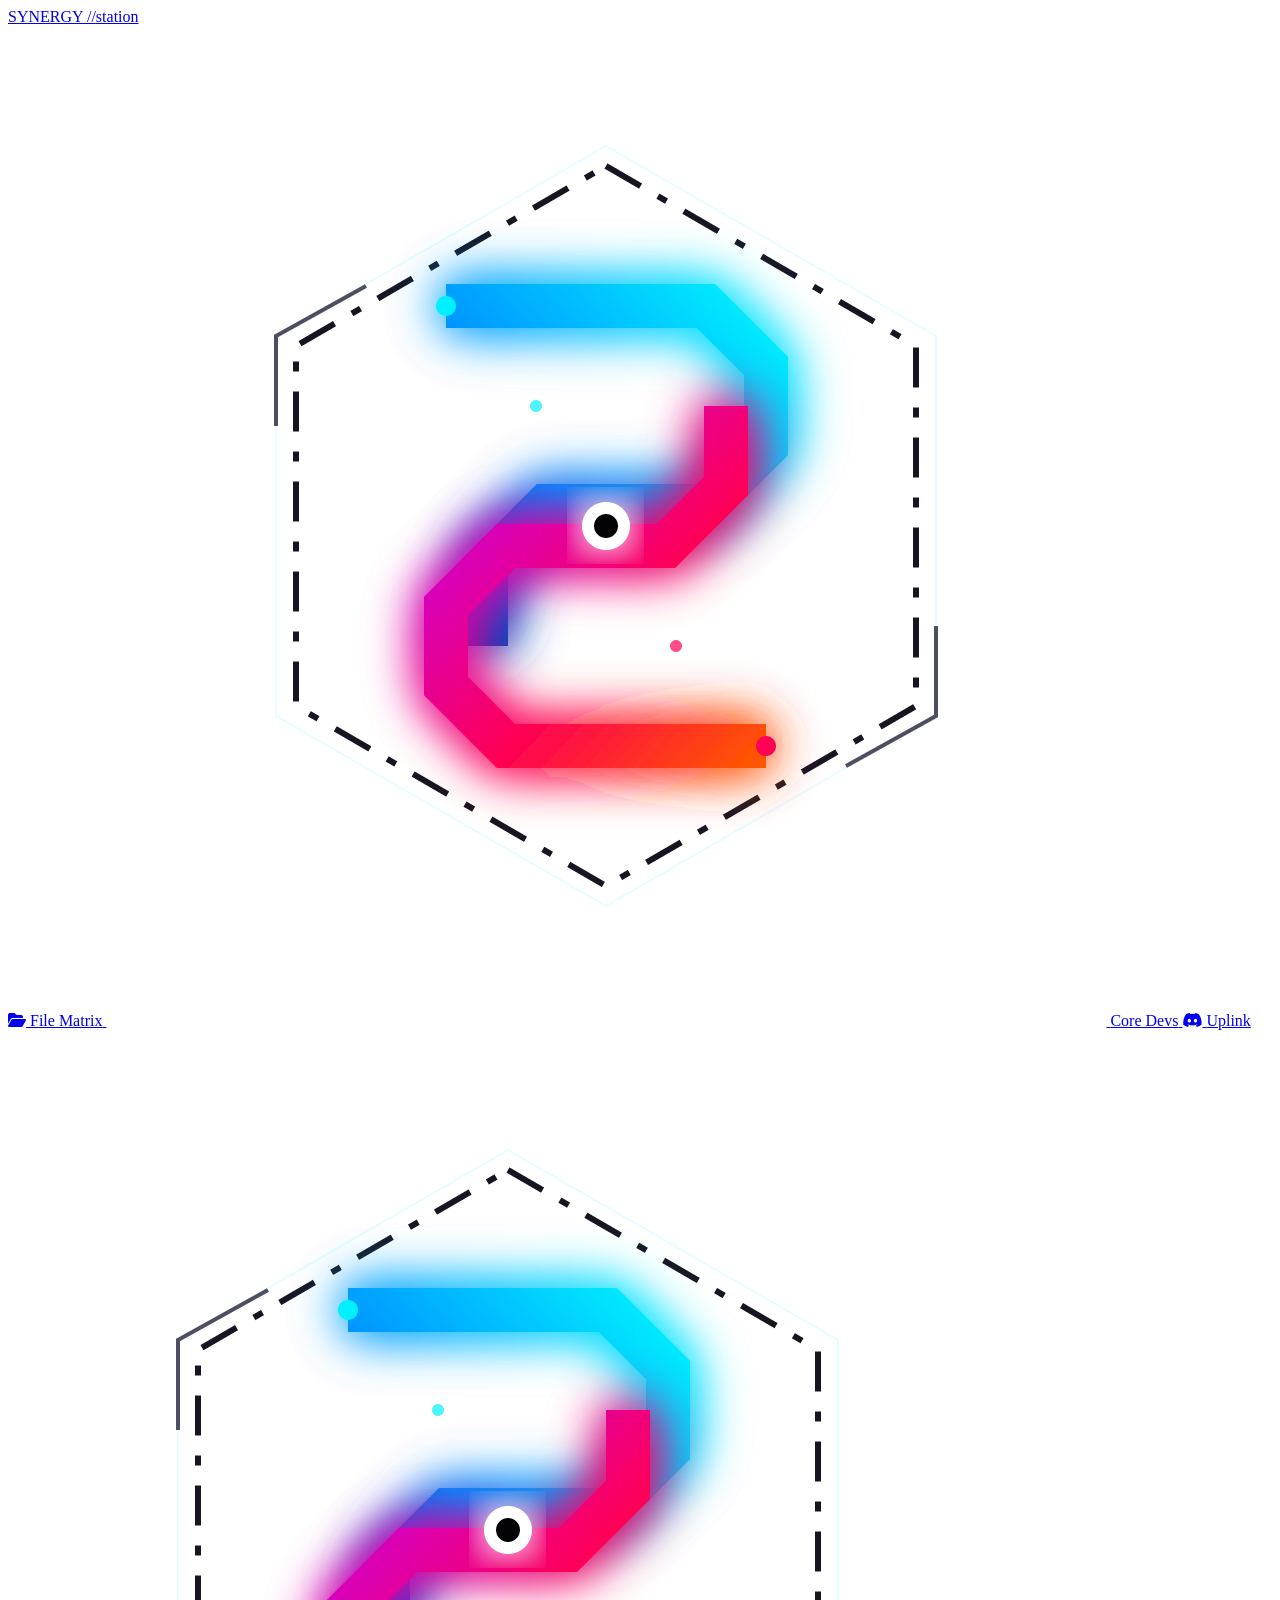
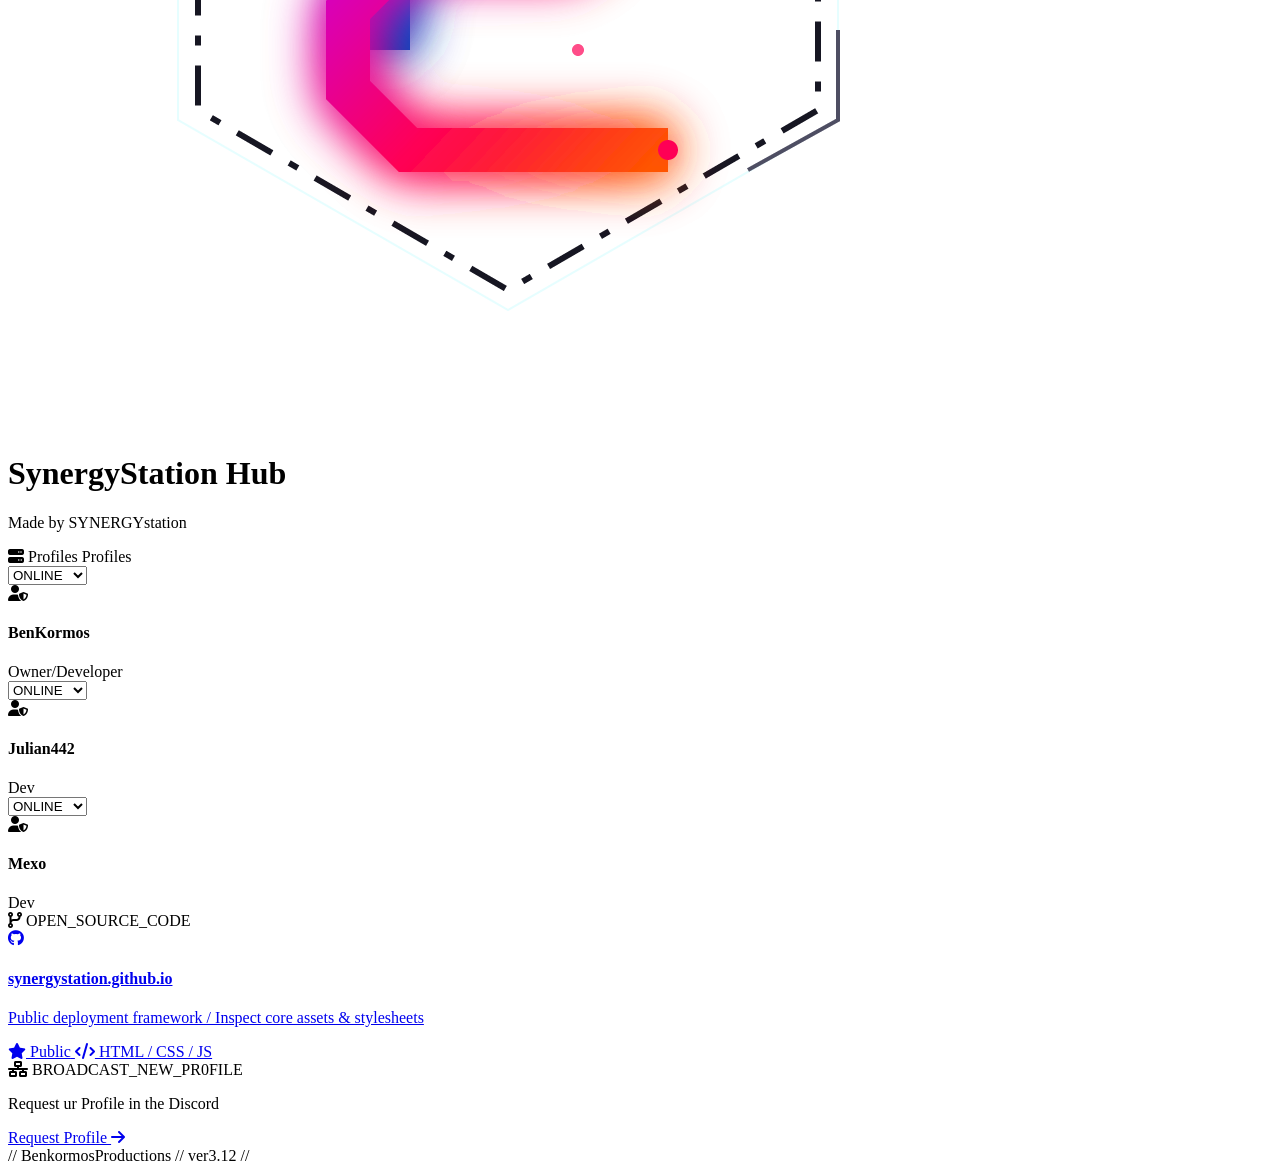
==== commit 9cbb8243: "Update" ====
--- a/index.html
+++ b/index.html
@@ -10,455 +10,17 @@
     <link rel="stylesheet" href="https://cdnjs.cloudflare.com/ajax/libs/font-awesome/6.4.0/css/all.min.css">
     <link href="https://fonts.googleapis.com/css2?family=Plus+Jakarta+Sans:wght@400;500;600;700;800&family=Space+Grotesk:wght@500;700&family=JetBrains+Mono:wght@400;700&display=swap" rel="stylesheet">
 
-    <style>
-        :root {
-            --bg-main: #06060e;
-            --panel-bg: rgba(13, 13, 25, 0.45);
-            --panel-border: rgba(255, 255, 255, 0.05);
-            --accent-cyan: #00f0ff;
-            --accent-purple: #9d4edd;
-            --accent-emerald: #00ffaa;
-            --text-pure: #ffffff;
-            --text-main: #cbd5e1;
-            --text-muted: #64748b;
-            --font-display: 'Space Grotesk', sans-serif;
-            --font-sans: 'Plus Jakarta Sans', sans-serif;
-            --font-mono: 'JetBrains Mono', monospace;
-            --discord-color: #5865F2;
-        }
-
-        * {
-            box-sizing: border-box;
-            margin: 0;
-            padding: 0;
-        }
-
-        body {
-            background-color: var(--bg-main);
-            /* Sanftere, modernere Tiefen-Glow-Effekte statt hartem Grid */
-            background-image: 
-                radial-gradient(circle at 10% 15%, rgba(157, 78, 221, 0.12) 0%, transparent 40%),
-                radial-gradient(circle at 90% 85%, rgba(0, 240, 255, 0.1) 0%, transparent 40%),
-                radial-gradient(circle at 50% 50%, rgba(6, 6, 14, 1) 0%, rgba(3, 3, 8, 1) 100%);
-            background-attachment: fixed;
-            color: var(--text-main);
-            font-family: var(--font-sans);
-            min-height: 100vh;
-            display: flex;
-            flex-direction: column;
-            align-items: center;
-            padding: 120px 24px 60px 24px;
-            overflow-x: hidden;
-            -webkit-font-smoothing: antialiased;
-        }
-
-        .container {
-            width: 100%;
-            max-width: 840px;
-            display: flex;
-            flex-direction: column;
-            gap: 24px;
-            animation: cubic-reveal 0.8s cubic-bezier(0.16, 1, 0.3, 1) forwards;
-        }
-
-        @keyframes cubic-reveal {
-            from { opacity: 0; transform: translateY(30px); filter: blur(10px); }
-            to { opacity: 1; transform: translateY(0); filter: blur(0); }
-        }
-
-        /* --- MODERN GLASS NAVBAR --- */
-        .navbar {
-            position: fixed;
-            top: 16px; 
-            left: 50%;
-            transform: translateX(-50%);
-            width: calc(100% - 48px);
-            max-width: 1200px;
-            height: 64px;
-            background: rgba(10, 10, 20, 0.6);
-            backdrop-filter: blur(20px);
-            -webkit-backdrop-filter: blur(20px);
-            border: 1px solid var(--panel-border);
-            border-radius: 16px;
-            display: flex;
-            justify-content: space-between;
-            align-items: center;
-            padding: 0 24px;
-            z-index: 1000;
-        }
-
-        .nav-logo {
-            font-family: var(--font-display);
-            font-weight: 700;
-            font-size: 1.15rem;
-            letter-spacing: -0.5px;
-            color: var(--text-pure);
-            text-decoration: none;
-            display: flex;
-            align-items: center;
-            gap: 8px;
-        }
-        
-        .nav-logo span {
-            color: var(--accent-cyan);
-            position: relative;
-        }
-
-        .nav-links {
-            display: flex;
-            align-items: center;
-            gap: 12px;
-        }
-
-        .nav-btn {
-            display: flex;
-            align-items: center;
-            gap: 8px;
-            padding: 8px 16px;
-            font-family: var(--font-sans);
-            font-size: 0.8rem;
-            font-weight: 600;
-            text-decoration: none;
-            color: var(--text-pure);
-            border: 1px solid var(--panel-border);
-            border-radius: 10px;
-            background: rgba(255, 255, 255, 0.02);
-            transition: all 0.3s cubic-bezier(0.16, 1, 0.3, 1);
-        }
-
-        .nav-btn.dev-btn:hover {
-            border-color: rgba(0, 240, 255, 0.3);
-            background: rgba(0, 240, 255, 0.04);
-            color: var(--accent-cyan);
-        }
-
-        .nav-btn.discord-btn {
-            background: var(--text-pure);
-            color: var(--bg-main);
-            border: none;
-        }
-
-        .nav-btn.discord-btn:hover {
-            background: var(--accent-cyan);
-            transform: translateY(-1px);
-            box-shadow: 0 8px 20px rgba(0, 240, 255, 0.2);
-        }
-
-        .nav-avatar {
-            width: 20px;
-            height: 20px;
-            border-radius: 50%;
-            object-fit: cover;
-        }
-
-        /* --- CLEAN HEADER LOGO SEKTION --- */
-        .hub-header {
-            text-align: center;
-            padding: 20px 0 10px 0;
-        }
-
-        .avatar-mainframe {
-            display: inline-block;
-            margin-bottom: 20px;
-            width: 90px;
-            height: 90px;
-            position: relative;
-        }
-
-        .avatar-mainframe::after {
-            content: '';
-            position: absolute;
-            inset: -4px;
-            border-radius: 24px;
-            background: linear-gradient(135deg, var(--accent-cyan), var(--accent-purple));
-            z-index: -1;
-            opacity: 0.4;
-            filter: blur(8px);
-        }
-
-        .hub-avatar {
-            width: 100%;
-            height: 100%;
-            object-fit: cover;
-            border-radius: 20px;
-            border: 2px solid rgba(255, 255, 255, 0.1);
-        }
-
-        .hub-title {
-            font-family: var(--font-display);
-            font-size: 2.5rem;
-            font-weight: 700;
-            letter-spacing: -1px;
-            color: var(--text-pure);
-            margin-bottom: 8px;
-        }
-
-        .hub-tagline {
-            color: var(--text-muted);
-            font-family: var(--font-mono);
-            font-size: 0.8rem;
-            letter-spacing: 0.5px;
-        }
-
-        /* --- SMOOTH GLASSMORPHISM PANELS --- */
-        .panel {
-            background: var(--panel-bg);
-            backdrop-filter: blur(12px);
-            -webkit-backdrop-filter: blur(12px);
-            border: 1px solid var(--panel-border);
-            border-radius: 20px;
-            padding: 28px;
-            transition: border-color 0.4s ease, transform 0.4s ease;
-        }
-
-        .panel:hover {
-            border-color: rgba(255, 255, 255, 0.09);
-        }
-
-        .panel-title {
-            font-family: var(--font-display);
-            font-size: 0.9rem;
-            font-weight: 700;
-            color: var(--text-pure);
-            margin-bottom: 24px;
-            display: flex;
-            align-items: center;
-            justify-content: space-between;
-        }
-
-        .panel-title span:first-child {
-            display: flex;
-            align-items: center;
-            gap: 10px;
-            opacity: 0.9;
-        }
-
-        .panel-title i { 
-            color: var(--accent-cyan); 
-        }
-
-        .panel-title .badge {
-            font-family: var(--font-mono);
-            font-size: 0.7rem;
-            color: var(--text-muted);
-            background: rgba(255, 255, 255, 0.03);
-            padding: 4px 10px;
-            border-radius: 6px;
-            border: 1px solid var(--panel-border);
-        }
-
-        /* --- LIVE MONITOR STREAM NODE --- */
-        .cron-terminal {
-            background: rgba(0, 0, 0, 0.25);
-            border: 1px solid rgba(0, 255, 170, 0.15);
-            border-radius: 12px;
-            padding: 20px;
-            font-family: var(--font-mono);
-            font-size: 0.85rem;
-            line-height: 1.6;
-            color: var(--text-main);
-        }
-
-        .live-tag {
-            color: var(--accent-emerald);
-            background: rgba(0, 255, 170, 0.06);
-            border: 1px solid rgba(0, 255, 170, 0.2);
-            padding: 2px 8px;
-            border-radius: 6px;
-            font-size: 0.7rem;
-            font-weight: 700;
-        }
-
-        /* --- IDENTITY NODES GRID --- */
-        .holo-grid {
-            display: grid;
-            grid-template-columns: repeat(3, 1fr);
-            gap: 16px;
-        }
-
-        .profile-node {
-            background: rgba(255, 255, 255, 0.01);
-            border: 1px solid var(--panel-border);
-            border-radius: 14px;
-            padding: 24px 16px;
-            text-align: center;
-            text-decoration: none;
-            color: var(--text-main);
-            display: flex;
-            flex-direction: column;
-            align-items: center;
-            transition: all 0.4s cubic-bezier(0.16, 1, 0.3, 1);
-        }
-
-        .profile-node i.avatar-fallback {
-            font-size: 1.75rem;
-            color: var(--text-muted);
-            margin-bottom: 16px;
-            transition: transform 0.4s ease, color 0.4s ease;
-        }
-
-        .profile-node h4 {
-            font-family: var(--font-sans);
-            font-weight: 600;
-            font-size: 1rem;
-            color: var(--text-pure);
-            margin-bottom: 4px;
-        }
-
-        .profile-node span {
-            font-family: var(--font-mono);
-            font-size: 0.7rem;
-            color: var(--text-muted);
-        }
-
-        /* Node Hover Effects */
-        .profile-node:hover {
-            background: rgba(255, 255, 255, 0.03);
-            transform: translateY(-4px);
-            box-shadow: 0 12px 24px rgba(0, 0, 0, 0.2);
-        }
-
-        .profile-node:nth-child(1):hover { border-color: rgba(0, 240, 255, 0.4); }
-        .profile-node:nth-child(1):hover i.avatar-fallback { color: var(--accent-cyan); transform: scale(1.1); }
-
-        .profile-node:nth-child(2):hover { border-color: rgba(255, 0, 100, 0.4); }
-        .profile-node:nth-child(2):hover i.avatar-fallback { color: #ff0064; transform: scale(1.1); }
-        
-        .profile-node:nth-child(3):hover { border-color: rgba(0, 255, 170, 0.4); }
-        .profile-node:nth-child(3):hover i.avatar-fallback { color: var(--accent-emerald); transform: scale(1.1); }
-
-        /* --- OPEN SOURCE GITHUB PANEL --- */
-        .oss-container {
-            display: flex;
-            align-items: center;
-            justify-content: space-between;
-            background: rgba(255, 255, 255, 0.01);
-            border: 1px solid var(--panel-border);
-            border-radius: 14px;
-            padding: 20px;
-            text-decoration: none;
-            color: var(--text-main);
-            transition: all 0.3s ease;
-        }
-
-        .oss-container:hover {
-            background: rgba(157, 78, 221, 0.03);
-            border-color: rgba(157, 78, 221, 0.3);
-        }
-
-        .oss-meta {
-            display: flex;
-            align-items: center;
-            gap: 16px;
-        }
-
-        .oss-meta i.fa-github {
-            font-size: 2.2rem;
-            color: var(--text-pure);
-            opacity: 0.3;
-            transition: opacity 0.3s ease;
-        }
-
-        .oss-container:hover i.fa-github {
-            opacity: 0.9;
-            color: var(--accent-purple);
-        }
-
-        .oss-details h4 {
-            font-family: var(--font-sans);
-            font-weight: 600;
-            font-size: 0.95rem;
-            color: var(--text-pure);
-            margin-bottom: 2px;
-        }
-
-        .oss-details p {
-            font-size: 0.8rem;
-            color: var(--text-muted);
-        }
-
-        .oss-stats {
-            display: flex;
-            gap: 12px;
-            font-family: var(--font-mono);
-            font-size: 0.75rem;
-            color: var(--text-muted);
-        }
-
-        /* --- ONBOARDING LINK PANEL --- */
-        .join-interface {
-            display: flex;
-            justify-content: space-between;
-            align-items: center;
-            gap: 32px;
-        }
-
-        .join-desc {
-            font-size: 0.9rem;
-            line-height: 1.6;
-            color: var(--text-main);
-            opacity: 0.8;
-        }
-
-        .action-link {
-            display: inline-flex;
-            align-items: center;
-            justify-content: center;
-            gap: 10px;
-            min-width: 200px;
-            padding: 14px 24px;
-            background: rgba(255, 255, 255, 0.03);
-            border: 1px solid rgba(255, 255, 255, 0.1);
-            color: var(--text-pure);
-            font-family: var(--font-sans);
-            font-weight: 600;
-            font-size: 0.85rem;
-            text-decoration: none;
-            border-radius: 12px;
-            transition: all 0.3s ease;
-        }
-
-        .action-link:hover {
-            background: var(--text-pure);
-            color: var(--bg-main);
-            transform: scale(1.02);
-            box-shadow: 0 10px 25px rgba(255, 255, 255, 0.1);
-        }
-
-        /* --- FOOTER --- */
-        .hub-footer {
-            text-align: center;
-            margin-top: 16px;
-            font-family: var(--font-mono);
-            font-size: 0.65rem;
-            color: var(--text-muted);
-            opacity: 0.5;
-            letter-spacing: 1px;
-        }
-
-        /* --- DESIGN RESPONSIVENESS --- */
-        @media (max-width: 768px) {
-            .holo-grid { grid-template-columns: 1fr; gap: 12px; }
-            .oss-container { flex-direction: column; gap: 16px; text-align: center; align-items: center; }
-            .oss-meta { flex-direction: column; gap: 8px; }
-            .join-interface { flex-direction: column; text-align: center; gap: 20px; }
-            .action-link { width: 100%; }
-        }
-
-        @media (max-width: 540px) {
-            .navbar { width: calc(100% - 24px); top: 12px; padding: 0 16px; }
-            body { padding-top: 100px; padding-left: 16px; padding-right: 16px; }
-            .nav-btn span { display: none; }
-            .hub-title { font-size: 2rem; }
-            .panel { padding: 20px; }
-        }
-    </style>
+    <link rel="stylesheet" href="css/homepage/style.css">
 </head>
 <body>
 
     <nav class="navbar">
-        <a href="#" class="nav-logo">SYNERGY//<span>STATION</span></a>
+        <a href="#" class="nav-logo">SYNERGY //<span>station</span></a>
         <div class="nav-links">
+            <a href="/files" class="nav-btn dev-btn">
+                <i class="fas fa-folder-open" style="color: var(--accent-amber);"></i>
+                <span>File Matrix</span>
+            </a>
             <a href="developer.html" class="nav-btn dev-btn">
                 <img src="logo.png" alt="Ben" class="nav-avatar">
                 <span>Core Devs</span>
@@ -476,7 +38,7 @@
                 <img src="logo.png" alt="Hub Mainframe" class="hub-avatar">
             </div>
             <h1 class="hub-title">SynergyStation Hub</h1>
-            <p class="hub-tagline">Central Access Node // Select Profile Grid</p>
+            <p class="hub-tagline">Made by SYNERGYstation</p>
         </header>
 
         <section class="panel" id="cron-box" style="display: none;">
@@ -492,36 +54,62 @@
 
         <section class="panel">
             <div class="panel-title">
-                <span><i class="fas fa-server"></i> FEDERATED_IDENTITY_NODES</span>
-                <span class="badge">[ 03 / ONLINE ]</span>
+                <span><i class="fas fa-server"></i> Profiles</span>
+                <span class="badge">Profiles</span>
             </div>
             
             <div class="holo-grid">
+                <div class="profile-node">
+                    <div class="status-config-box">
+                        <span class="status-indicator online"></span>
+                        <select class="status-selector" onchange="updateNodeStatus(this)">
+                            <option value="online">ONLINE</option>
+                            <option value="idle">IDLE</option>
+                            <option value="offline">OFFLINE</option>
+                        </select>
+                    </div>
+                    <a href="ben.html" class="node-overlay-link"></a>
+                    <i class="fas fa-user-shield avatar-fallback"></i>
+                    <h4>BenKormos</h4>
+                    <span>Owner/Developer</span>
+                </div>
                 
-                <a href="benkormos" class="profile-node">
-                    <i class="fas fa-user-astronaut avatar-fallback"></i>
-                    <h4>BenKormos</h4>
-                    <span>Core Architect</span>
-                </a>
-                
-                <a href="julian" class="profile-node">
+                <div class="profile-node">
+                    <div class="status-config-box">
+                        <span class="status-indicator online"></span>
+                        <select class="status-selector" onchange="updateNodeStatus(this)">
+                            <option value="online">ONLINE</option>
+                            <option value="idle">IDLE</option>
+                            <option value="offline">OFFLINE</option>
+                        </select>
+                    </div>
+                    <a href="julian.html" class="node-overlay-link"></a>
                     <i class="fas fa-user-shield avatar-fallback"></i>
                     <h4>Julian442</h4>
-                    <span>Security Op</span>
-                </a>
-
-                <a href="mexo" class="profile-node">
-                    <i class="fas fa-user-ninja avatar-fallback"></i>
+                    <span>Dev</span>
+                </div>
+
+                <div class="profile-node">
+                    <div class="status-config-box">
+                        <span class="status-indicator online"></span>
+                        <select class="status-selector" onchange="updateNodeStatus(this)">
+                            <option value="online">ONLINE</option>
+                            <option value="idle">IDLE</option>
+                            <option value="offline">OFFLINE</option>
+                        </select>
+                    </div>
+                    <a href="mexo.html" class="node-overlay-link"></a>
+                    <i class="fas fa-user-shield avatar-fallback"></i>
                     <h4>Mexo</h4>
-                    <span>Infiltrator</span>
-                </a>
+                    <span>Dev</span>
+                </div>
                 
             </div>
         </section>
 
         <section class="panel" id="github-panel">
             <div class="panel-title">
-                <span><i class="fas fa-code-branch" style="color: var(--accent-purple);"></i> OPEN_SOURCE_CORE_MATRIX</span>
+                <span><i class="fas fa-code-branch" style="color: var(--accent-purple);"></i> OPEN_SOURCE_CODE</span>
             </div>
             <a href="https://github.com/synergystation/synergystation.github.io" target="_blank" class="oss-container">
                 <div class="oss-meta">
@@ -540,22 +128,36 @@
 
         <section class="panel">
             <div class="panel-title">
-                <span><i class="fas fa-network-wired"></i> BROADCAST_NEW_NODE</span>
+                <span><i class="fas fa-network-wired"></i> BROADCAST_NEW_PR0FILE</span>
             </div>
             <div class="join-interface">
-                <p class="join-desc">
-                    Ready to route your local development blueprints into our live database grid? Establish communication with our operational administrators inside the secure Discord uplink channel to instantly spawn your tailored web node.
-                </p>
-                <a href="https://dc.gg/ben" target="_blank" class="action-link">Request Deployment <i class="fas fa-arrow-right"></i></a>
+                <p class="join-desc">Request ur Profile in the Discord</p>
+                <a href="https://dc.gg/ben" target="_blank" class="action-link">Request Profile <i class="fas fa-arrow-right"></i></a>
             </div>
         </section>
 
         <footer class="hub-footer">
-            // TERMINAL HUB OPERATIONAL // MATRIX v3.0 // YEAR_2026 //
+            // BenkormosProductions // ver3.12 //
         </footer>
     </div>
 
     <script>
+        function updateNodeStatus(selectElement) {
+            const configBox = selectElement.parentElement;
+            const indicator = configBox.querySelector('.status-indicator');
+            const selectedStatus = selectElement.value;
+
+            indicator.className = 'status-indicator';
+            
+            if (selectedStatus === 'online') {
+                indicator.classList.add('online');
+            } else if (selectedStatus === 'idle') {
+                indicator.classList.add('idle');
+            } else if (selectedStatus === 'offline') {
+                indicator.classList.add('offline');
+            }
+        }
+
         async function fetchLatestUpdates() {
             const owner = 'Benbroc'; 
             const repo = 'kaboom.github.io'; 
@@ -599,4 +201,4 @@
         document.addEventListener('DOMContentLoaded', fetchLatestUpdates);
     </script>
 </body>
-</html>
+</html>
